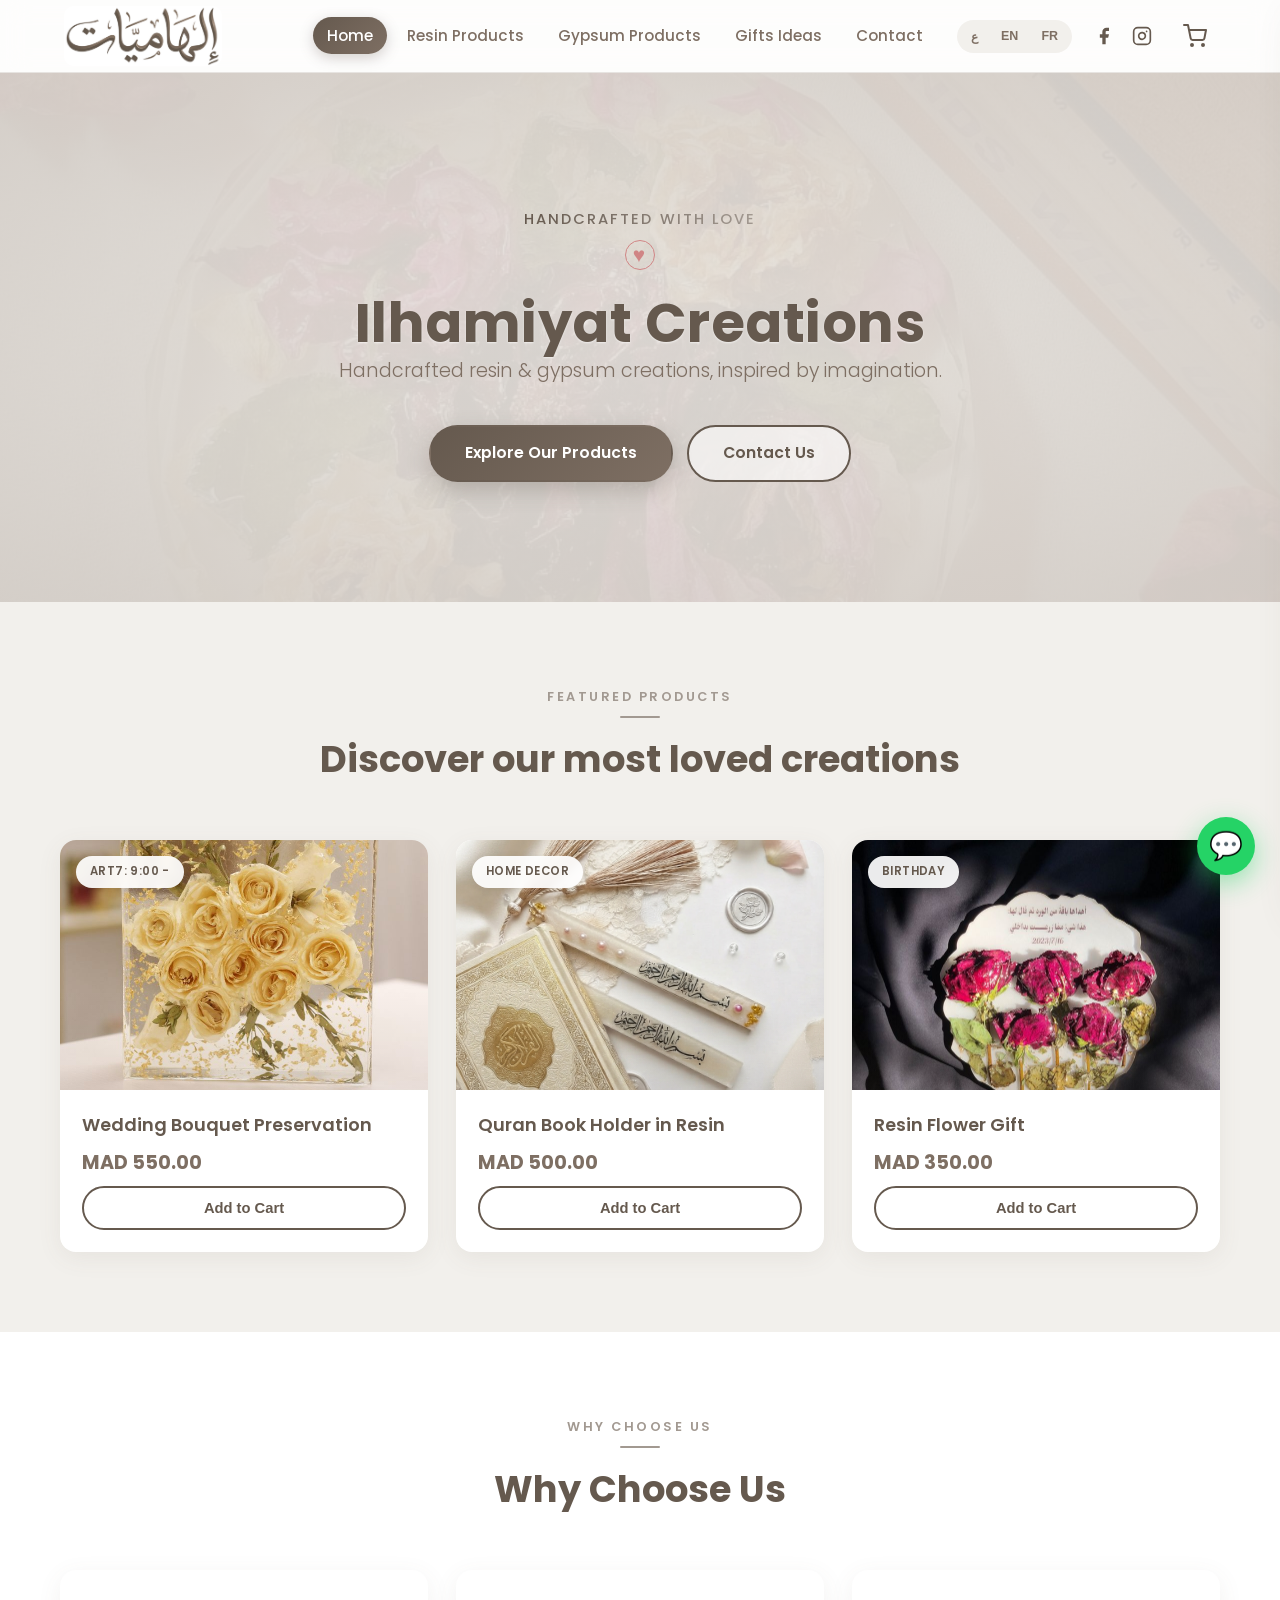
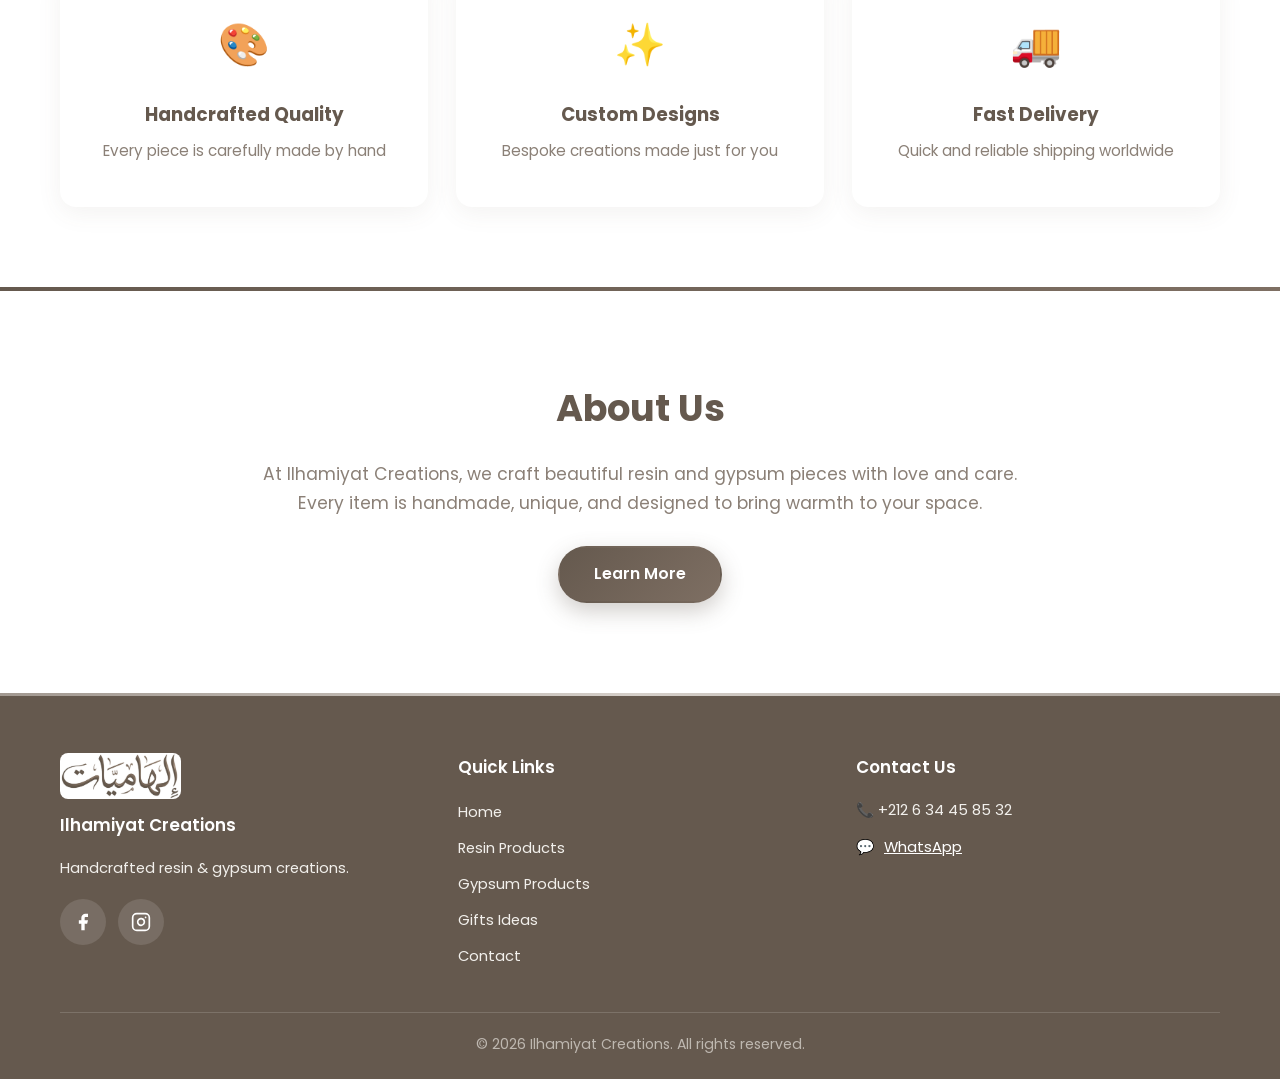
==== index.html @ 4d0b0fb1 "initial version" ====
<!DOCTYPE html>
<html lang="en" dir="ltr">
<head>
  <meta charset="UTF-8">
  <meta name="viewport" content="width=device-width, initial-scale=1.0">
  <title>Ilhamiyat Creations - Handcrafted Resin & Gypsum</title>
  <meta name="description" content="Handcrafted resin and gypsum creations by Ilhamiyat Creations.">
  <link rel="stylesheet" href="css/style.css?v=6">
</head>
<body>
  <!-- Header -->
  <header class="header">
    <div class="header-inner">
      <div class="logo"><a href="index.html"><img src="images/logo-ilhamiyat.jpeg" alt="Ilhamiyat Creations logo"></a></div>
      <nav class="nav">
        <ul class="nav-links">
          <li><a href="index.html" data-translate="nav.home" class="active">Home</a></li>
          <li><a href="resin-products.html" data-translate="nav.resin">Resin Products</a></li>
          <li><a href="gypsum-products.html" data-translate="nav.gypsum">Gypsum Products</a></li>
          <li><a href="gifts-ideas.html" data-translate="nav.gifts">Gifts Ideas</a></li>
          <li><a href="contact.html" data-translate="nav.contact">Contact</a></li>
        </ul>
        </nav><div class="nav-actions">
          <div class="lang-switcher">
            <button class="lang-btn" data-lang="ar" title="العربية">ع</button>
            <button class="lang-btn" data-lang="en" title="English">EN</button>
            <button class="lang-btn" data-lang="fr" title="Français">FR</button>
          </div>
                    <div class="nav-social">
            <a href="#" target="_blank" title="Facebook" aria-label="Facebook">
              <svg width="20" height="20" viewBox="0 0 24 24" fill="currentColor">
                <path d="M18 2h-3a5 5 0 0 0-5 5v3H7v4h3v8h4v-8h3l1-4h-4V7a1 1 0 0 1 1-1h3z"></path>
              </svg>
            </a>
            <a href="#" target="_blank" title="Instagram" aria-label="Instagram">
              <svg width="20" height="20" viewBox="0 0 24 24" fill="none" stroke="currentColor" stroke-width="2" stroke-linecap="round" stroke-linejoin="round">
                <rect x="2" y="2" width="20" height="20" rx="5" ry="5"></rect>
                <path d="M16 11.37A4 4 0 1 1 12.63 8 4 4 0 0 1 16 11.37z"></path>
                <line x1="17.5" y1="6.5" x2="17.51" y2="6.5"></line>
              </svg>
            </a>
          </div>

          <button class="cart-icon" onclick="showCart()" aria-label="Cart">
            <svg width="24" height="24" viewBox="0 0 24 24" fill="none" stroke="currentColor" stroke-width="2" stroke-linecap="round" stroke-linejoin="round">
              <circle cx="9" cy="21" r="1"></circle>
              <circle cx="20" cy="21" r="1"></circle>
              <path d="M1 1h4l2.68 13.39a2 2 0 0 0 2 1.61h9.72a2 2 0 0 0 2-1.61L23 6H6"></path>
            </svg>
            <span id="cart-count" style="display:none;">0</span>
          </button>
          <button class="mobile-toggle" id="mobile-toggle" aria-label="Menu">
            <svg width="24" height="24" viewBox="0 0 24 24" fill="none" stroke="currentColor" stroke-width="2" stroke-linecap="round">
              <line x1="3" y1="6" x2="21" y2="6"></line>
              <line x1="3" y1="12" x2="21" y2="12"></line>
              <line x1="3" y1="18" x2="21" y2="18"></line>
            </svg>
          </button>
        </div>
    </div>
  </header>

  <!-- Mobile Menu -->
  <div class="mobile-menu" id="mobile-menu">
    <button class="mobile-close" onclick="document.getElementById('mobile-menu').classList.remove('open')">×</button>
    <div class="lang-switcher" style="display:flex;">
      <button class="lang-btn" data-lang="ar" title="العربية">ع</button>
      <button class="lang-btn" data-lang="en" title="English">EN</button>
      <button class="lang-btn" data-lang="fr" title="Français">FR</button>
    </div>
    <ul>
      <li><a href="index.html" data-translate="nav.home">Home</a></li>
      <li><a href="resin-products.html" data-translate="nav.resin">Resin Products</a></li>
      <li><a href="gypsum-products.html" data-translate="nav.gypsum">Gypsum Products</a></li>
      <li><a href="gifts-ideas.html" data-translate="nav.gifts">Gifts Ideas</a></li>
      <li><a href="contact.html" data-translate="nav.contact">Contact</a></li>
    </ul>
    <div class="nav-social">
      <a href="#" target="_blank" title="Facebook" aria-label="Facebook">
        <svg width="20" height="20" viewBox="0 0 24 24" fill="currentColor">
          <path d="M18 2h-3a5 5 0 0 0-5 5v3H7v4h3v8h4v-8h3l1-4h-4V7a1 1 0 0 1 1-1h3z"></path>
        </svg>
      </a>
      <a href="#" target="_blank" title="Instagram" aria-label="Instagram">
        <svg width="20" height="20" viewBox="0 0 24 24" fill="none" stroke="currentColor" stroke-width="2" stroke-linecap="round" stroke-linejoin="round">
          <rect x="2" y="2" width="20" height="20" rx="5" ry="5"></rect>
          <path d="M16 11.37A4 4 0 1 1 12.63 8 4 4 0 0 1 16 11.37z"></path>
          <line x1="17.5" y1="6.5" x2="17.51" y2="6.5"></line>
        </svg>
      </a>
    </div>

  </div>

  <!-- Hero -->
  <section class="hero">
    <div class="container">
      <div class="hero-tagline">
        <span data-translate="hero.tagline">Handcrafted with love</span>
        <span class="heart" aria-hidden="true">&#x2665;</span>
      </div>
      <h1 data-translate="hero.title">Ilhamiyat Creations</h1>
      <p class="hero-sub" data-translate="hero.subtitle">Handcrafted resin & gypsum creations, inspired by imagination.</p>
      <div class="hero-actions">
        <a href="resin-products.html" class="btn btn-primary" data-translate="hero.cta">Explore Our Products</a>
        <a href="contact.html" class="btn btn-outline" data-translate="hero.cta2">Contact Us</a>
      </div>
    </div>
  </section>

  <!-- Featured Products -->
  <section class="section">
    <div class="container">
      <div class="section-header">
        <p class="highlight" data-translate="home.featured">Featured Products</p>
        <h2 data-translate="home.featuredDesc">Discover our most loved creations</h2>
      </div>
      <div class="products-grid" id="products-grid" data-product-grid="featured"></div>
    </div>
  </section>

  <!-- Why Choose Us -->
  <section class="section" style="background: var(--color-white);">
    <div class="container">
      <div class="section-header">
        <p class="highlight" data-translate="home.whyTitle">Why Choose Us</p>
        <h2 data-translate="home.whyTitle">Why Choose Us</h2>
      </div>
      <div class="why-grid">
        <div class="why-card">
          <div class="why-icon">🎨</div>
          <h3 data-translate="home.why1">Handcrafted Quality</h3>
          <p data-translate="home.why1Desc">Every piece is carefully made by hand</p>
        </div>
        <div class="why-card">
          <div class="why-icon">✨</div>
          <h3 data-translate="home.why2">Custom Designs</h3>
          <p data-translate="home.why2Desc">Bespoke creations made just for you</p>
        </div>
        <div class="why-card">
          <div class="why-icon">🚚</div>
          <h3 data-translate="home.why3">Fast Delivery</h3>
          <p data-translate="home.why3Desc">Quick and reliable shipping worldwide</p>
        </div>
      </div>
    </div>
  </section>

  <!-- About -->
  <section class="about">
    <div class="container">
      <div class="about-content">
        <h2 data-translate="home.aboutTitle">About Us</h2>
        <p data-translate="home.aboutText">At Ilhamiyat Creations, we craft beautiful resin and gypsum pieces with love and care. Every item is handmade, unique, and designed to bring warmth to your space.</p>
        <a href="contact.html" class="btn btn-primary" data-translate="common.learnMore">Learn More</a>
      </div>
    </div>
  </section>

  <!-- Footer -->
  <footer class="footer">
    <div class="container">
      <div class="footer-grid">
        <div>
          <div class="footer-logo"><img src="images/logo-ilhamiyat.jpeg" alt="Ilhamiyat Creations logo"></div>
          <h3>Ilhamiyat Creations</h3>
          <p data-translate="footer.tagline">Handcrafted resin & gypsum creations.</p>
          <div class="social-links">
            <a class="social-link" href="#" target="_blank" title="Facebook" aria-label="Facebook">
              <svg width="20" height="20" viewBox="0 0 24 24" fill="currentColor">
                <path d="M18 2h-3a5 5 0 0 0-5 5v3H7v4h3v8h4v-8h3l1-4h-4V7a1 1 0 0 1 1-1h3z"></path>
              </svg>
            </a>
            <a class="social-link" href="#" target="_blank" title="Instagram" aria-label="Instagram">
              <svg width="20" height="20" viewBox="0 0 24 24" fill="none" stroke="currentColor" stroke-width="2" stroke-linecap="round" stroke-linejoin="round">
                <rect x="2" y="2" width="20" height="20" rx="5" ry="5"></rect>
                <path d="M16 11.37A4 4 0 1 1 12.63 8 4 4 0 0 1 16 11.37z"></path>
                <line x1="17.5" y1="6.5" x2="17.51" y2="6.5"></line>
              </svg>
            </a>
          </div>
        </div>
        <div>
          <h3 data-translate="footer.quickLinks">Quick Links</h3>
          <ul class="footer-links">
            <li><a href="index.html" data-translate="nav.home">Home</a></li>
            <li><a href="resin-products.html" data-translate="nav.resin">Resin Products</a></li>
            <li><a href="gypsum-products.html" data-translate="nav.gypsum">Gypsum Products</a></li>
            <li><a href="gifts-ideas.html" data-translate="nav.gifts">Gifts Ideas</a></li>
            <li><a href="contact.html" data-translate="nav.contact">Contact</a></li>
          </ul>
        </div>
        <div>
          <h3 data-translate="footer.contactUs">Contact Us</h3>
          <div class="footer-contact-item">📞 +212 6 34 45 85 32</div>
          <div class="footer-contact-item">💬 <a href="https://wa.me/212634458532" style="color:#fff;">WhatsApp</a></div>
        </div>
      </div>
      <div class="footer-bottom">© 2026 Ilhamiyat Creations. <span data-translate="footer.rights">All rights reserved.</span></div>
    </div>
  </footer>

  <!-- Cart Panel -->
  <div class="cart-overlay" onclick="closeCart()"></div>
  <div class="cart-panel" id="cart-panel">
    <div class="cart-header">
      <h3 data-translate="cart.title">Your Cart</h3>
      <button class="cart-close" onclick="closeCart()">×</button>
    </div>
    <div class="cart-empty" id="cart-empty" style="display:block;">
      <div class="cart-empty-icon">🛒</div>
      <p data-translate="cart.empty">Your cart is empty.</p>
    </div>
    <div id="cart-body" style="display:none;">
      <div id="cart-items"></div>
      <div class="cart-footer">
        <div class="cart-total"><span data-translate="cart.total">Total:</span><span id="cart-total">$0.00</span></div>
        <button id="checkout-btn" data-translate="cart.checkout">Send Order via WhatsApp</button>
      </div>
    </div>
  </div>

  <!-- Toast -->
  <div class="toast" id="toast"></div>

  <!-- WhatsApp Float -->
  <a href="https://wa.me/212634458532" class="whatsapp-float" target="_blank" aria-label="WhatsApp">💬</a>

  <script src="js/translations.js?v=6"></script>
  <script src="js/product-data.js?v=6"></script>
  <script src="js/products.js?v=6"></script>
  <script src="js/cart.js?v=6"></script>
  <script src="js/whatsapp.js?v=6"></script>
  <script src="js/main.js?v=6"></script>
</body>
</html>
---- css/style.css ----
@import url('https://fonts.googleapis.com/css2?family=Cairo:wght@400;500;600;700;800&family=Poppins:wght@300;400;500;600;700&display=swap');

:root {
  --color-primary: #65594e;
  --color-secondary: #7e6f63;
  --color-accent: #a29991;
  --color-bg: #d5cfc9;
  --color-bg-light: #f2f0ec;
  --color-white: #ffffff;
  --color-text: #51473d;
  --color-muted: #8b8077;
  --shadow: 0 6px 24px rgba(101, 89, 78, 0.08);
  --shadow-hover: 0 16px 40px rgba(101, 89, 78, 0.16);
  --radius: 16px;
  --radius-sm: 10px;
  --transition: all 0.35s cubic-bezier(0.25, 0.46, 0.45, 0.94);
  --gradient: linear-gradient(135deg, var(--color-primary) 0%, var(--color-secondary) 100%);
}

* {
  margin: 0;
  padding: 0;
  box-sizing: border-box;
}

html {
  scroll-behavior: smooth;
}

body {
  font-family: "Poppins", "Cairo", "Segoe UI", Tahoma, sans-serif;
  line-height: 1.7;
  color: var(--color-text);
  background: var(--color-bg-light);
  -webkit-font-smoothing: antialiased;
}

body.rtl {
  font-family: "Cairo", "Poppins", Tahoma, sans-serif;
}

body.rtl .en-only {
  font-family: "Poppins", "Cairo", sans-serif;
}

img {
  max-width: 100%;
  display: block;
}

a {
  color: inherit;
}

.container {
  width: 100%;
  max-width: 1200px;
  margin: 0 auto;
  padding: 0 20px;
}
.header {
  position: sticky;
  top: 0;
  z-index: 100;
  background: rgba(255, 255, 255, 0.85);
  backdrop-filter: blur(14px);
  -webkit-backdrop-filter: blur(14px);
  border-bottom: 1px solid rgba(162, 153, 145, 0.25);
}

.header-inner {
  display: grid;
  grid-template-columns: 1fr auto 1fr;
  align-items: center;
  padding: 6px 5%;
  gap: 20px;
}

.logo {
  flex-shrink: 0;
  justify-self: start;
}

.logo img {
  height: 60px;
  width: auto;
  border-radius: 10px;
}

.logo a {
  display: flex;
  align-items: center;
  gap: 10px;
  text-decoration: none;
}

.nav {
  display: flex;
  align-items: center;
  justify-content: center;
  justify-self: center;
}

.nav-links {
  display: flex;
  gap: 6px;
  list-style: none;
}

.nav-links a {
  color: var(--color-secondary);
  text-decoration: none;
  font-weight: 500;
  font-size: 0.95rem;
  padding: 8px 14px;
  border-radius: 50px;
  transition: var(--transition);
}

.nav-links a:hover {
  color: var(--color-primary);
  background: var(--color-bg-light);
}

.nav-links a.active {
  color: var(--color-white);
  background: var(--gradient);
  box-shadow: 0 4px 14px rgba(101, 89, 78, 0.28);
}

.nav-actions {
  display: flex;
  align-items: center;
  gap: 14px;
  justify-self: end;
}
.lang-switcher {
  display: flex;
  gap: 3px;
  background: var(--color-bg-light);
  padding: 4px;
  border-radius: 50px;
}

.lang-btn {
  border: none;
  background: transparent;
  color: var(--color-secondary);
  cursor: pointer;
  padding: 5px 10px;
  border-radius: 50px;
  font-weight: 600;
  font-size: 0.78rem;
  transition: var(--transition);
}

.lang-btn.active {
  background: var(--color-white);
  color: var(--color-primary);
  box-shadow: 0 2px 8px rgba(101, 89, 78, 0.15);
}
.cart-icon {
  position: relative;
  background: none;
  border: none;
  cursor: pointer;
  color: var(--color-primary);
  display: flex;
  align-items: center;
  justify-content: center;
  width: 42px;
  height: 42px;
  border-radius: 50%;
  transition: var(--transition);
}

.nav-social {
  display: flex;
  align-items: center;
  gap: 2px;
}

.nav-social a {
  width: 36px;
  height: 36px;
  border-radius: 50%;
  display: flex;
  align-items: center;
  justify-content: center;
  color: var(--color-primary);
  transition: var(--transition);
}

.nav-social a:hover {
  background: var(--color-bg-light);
  color: var(--color-accent);
  transform: translateY(-2px);
}

.cart-icon:hover {
  background: var(--color-bg-light);
}

#cart-count {
  position: absolute;
  top: 2px;
  right: 2px;
  background: #25a35c;
  color: var(--color-white);
  border-radius: 50px;
  min-width: 19px;
  height: 19px;
  padding: 0 5px;
  font-size: 0.68rem;
  display: flex;
  align-items: center;
  justify-content: center;
  font-weight: 700;
  box-shadow: 0 2px 6px rgba(37, 163, 92, 0.4);
}

body.rtl #cart-count {
  right: auto;
  left: 2px;
}
.mobile-toggle {
  display: none;
  background: none;
  border: none;
  color: var(--color-primary);
  cursor: pointer;
  width: 42px;
  height: 42px;
  border-radius: 50%;
}

.mobile-toggle:hover {
  background: var(--color-bg-light);
}

.mobile-menu {
  display: none;
  position: fixed;
  top: 0;
  right: -100%;
  width: 78%;
  max-width: 320px;
  height: 100%;
  background: var(--color-white);
  box-shadow: var(--shadow-hover);
  padding: 30px 25px;
  transition: var(--transition);
  z-index: 220;
  overflow-y: auto;
}

.mobile-menu.open {
  right: 0;
}

body.rtl .mobile-menu {
  right: auto;
  left: -100%;
}

body.rtl .mobile-menu.open {
  left: 0;
}

.mobile-menu ul {
  list-style: none;
  display: flex;
  flex-direction: column;
  gap: 6px;
  margin-top: 30px;
}

.mobile-menu a {
  color: var(--color-secondary);
  text-decoration: none;
  font-size: 1.05rem;
  font-weight: 500;
  display: block;
  padding: 10px 12px;
  border-radius: var(--radius-sm);
}

.mobile-menu a:hover {
  background: var(--color-bg-light);
  color: var(--color-primary);
}

.mobile-close {
  position: absolute;
  top: 15px;
  right: 18px;
  background: none;
  border: none;
  font-size: 1.8rem;
  color: var(--color-primary);
  cursor: pointer;
  line-height: 1;
}

body.rtl .mobile-close {
  right: auto;
  left: 18px;
}
.hero {
  position: relative;
  padding: 120px 0;
  text-align: center;
  overflow: hidden;
  background-color: var(--color-bg);
}

.hero::before {
  content: "";
  position: absolute;
  inset: 0;
  background-image: url('../images/resin/resin-04.jpeg');
  background-size: cover;
  background-position: center;
  opacity: 0.16;
  transform: scale(1.05);
}

.hero::after {
  content: "";
  position: absolute;
  inset: 0;
  background: radial-gradient(ellipse at center, rgba(245, 243, 239, 0.55) 0%, rgba(213, 207, 201, 0.85) 100%);
}

.hero .container {
  position: relative;
  z-index: 2;
}

.hero h1 {
  font-size: 3.4rem;
  font-weight: 700;
  color: var(--color-primary);
  letter-spacing: 0.5px;
  line-height: 1.15;
  text-shadow: 0 1px 2px rgba(255, 255, 255, 0.6);
}

.hero .hero-tagline {
  display: inline-flex;
  flex-direction: column;
  align-items: center;
  gap: 8px;
  margin-top: 14px;
  margin-bottom: 22px;
  color: var(--color-primary);
  font-weight: 500;
  font-size: 0.92rem;
  letter-spacing: 0.14em;
  text-transform: uppercase;
}

.hero .hero-tagline span[data-translate="hero.tagline"] {
  display: inline-block;
  background: linear-gradient(90deg, var(--color-primary), var(--color-accent), var(--color-primary));
  background-size: 200% auto;
  -webkit-background-clip: text;
  background-clip: text;
  -webkit-text-fill-color: transparent;
  animation: textShine 3s linear infinite;
}

@keyframes textShine {
  to { background-position: 200% center; }
}

.hero .hero-tagline .heart {
  display: inline-flex;
  align-items: center;
  justify-content: center;
  width: 30px;
  height: 30px;
  border-radius: 50%;
  border: 1.5px solid #d08585;
  color: #d08585;
  font-size: 1.3rem;
  line-height: 1;
  transform-origin: center;
  animation: heartbeat 1.5s ease-in-out infinite;
}

@keyframes heartbeat {
  0%, 100% { transform: scale(1); }
  14% { transform: scale(1.35); }
  28% { transform: scale(1); }
  42% { transform: scale(1.2); }
  70% { transform: scale(1); }
}

.hero p.hero-sub {
  font-size: 1.2rem;
  color: var(--color-secondary);
  max-width: 640px;
  margin: 0 auto 38px;
  font-weight: 300;
}

.hero-actions {
  display: flex;
  flex-wrap: wrap;
  justify-content: center;
  gap: 14px;
}
.btn {
  display: inline-flex;
  align-items: center;
  justify-content: center;
  gap: 8px;
  padding: 13px 34px;
  border-radius: 50px;
  text-decoration: none;
  font-weight: 600;
  font-size: 0.98rem;
  transition: var(--transition);
  cursor: pointer;
  border: 2px solid transparent;
}

.btn-primary {
  background: var(--gradient);
  color: var(--color-white);
  box-shadow: 0 8px 22px rgba(101, 89, 78, 0.3);
}

.btn-primary:hover {
  transform: translateY(-3px);
  box-shadow: 0 12px 28px rgba(101, 89, 78, 0.38);
}

.btn-outline {
  color: var(--color-primary);
  border-color: var(--color-primary);
  background: rgba(255, 255, 255, 0.6);
}

.btn-outline:hover {
  background: var(--color-primary);
  color: var(--color-white);
  transform: translateY(-3px);
}
.section {
  padding: 80px 0;
}

.section-header {
  text-align: center;
  margin-bottom: 50px;
}

.highlight {
  display: inline-block;
  margin-bottom: 10px;
  color: var(--color-accent);
  font-weight: 600;
  letter-spacing: 2.5px;
  text-transform: uppercase;
  font-size: 0.8rem;
}

.highlight::after {
  content: "";
  display: block;
  width: 40px;
  height: 2px;
  margin: 8px auto 0;
  background: var(--color-accent);
  border-radius: 2px;
}

.section-header h2 {
  font-size: 2.3rem;
  font-weight: 700;
  color: var(--color-primary);
  margin-bottom: 12px;
}

.section-header p.section-sub {
  color: var(--color-muted);
  font-size: 1.05rem;
  max-width: 560px;
  margin: 0 auto;
}
.products-grid {
  display: grid;
  grid-template-columns: repeat(auto-fill, minmax(280px, 1fr));
  gap: 28px;
}

.product-card {
  background: var(--color-white);
  border-radius: var(--radius);
  overflow: hidden;
  box-shadow: var(--shadow);
  transition: var(--transition);
  display: flex;
  flex-direction: column;
  position: relative;
  animation: fadeUp 0.6s ease both;
}

.product-card:hover {
  transform: translateY(-8px);
  box-shadow: var(--shadow-hover);
}

.product-img {
  height: 250px;
  background-size: cover;
  background-position: center;
  position: relative;
  overflow: hidden;
  transition: var(--transition);
  cursor: zoom-in;
}

.product-img::after {
  content: "";
  position: absolute;
  inset: 0;
  background: linear-gradient(to top, rgba(101, 89, 78, 0.12) 0%, transparent 40%);
  transition: var(--transition);
}

.product-card:hover .product-img {
  transform: scale(1.04);
}

.product-badge {
  position: absolute;
  top: 16px;
  left: 16px;
  z-index: 2;
  background: rgba(255, 255, 255, 0.92);
  color: var(--color-primary);
  backdrop-filter: blur(4px);
  padding: 6px 14px;
  border-radius: 50px;
  font-size: 0.72rem;
  font-weight: 600;
  letter-spacing: 0.4px;
  box-shadow: 0 2px 8px rgba(0, 0, 0, 0.08);
  text-transform: uppercase;
}

body.rtl .product-badge {
  left: auto;
  right: 16px;
}

.product-photos {
  position: absolute;
  bottom: 14px;
  right: 14px;
  z-index: 2;
  background: rgba(101, 89, 78, 0.82);
  color: #fff;
  backdrop-filter: blur(4px);
  padding: 5px 11px;
  border-radius: 50px;
  font-size: 0.75rem;
  font-weight: 600;
  box-shadow: 0 2px 8px rgba(0, 0, 0, 0.18);
  display: flex;
  align-items: center;
  gap: 5px;
}

body.rtl .product-photos {
  right: auto;
  left: 14px;
}

.camera-emoji {
  font-size: 0.8rem;
  line-height: 1;
}

.product-info {
  padding: 22px;
  display: flex;
  flex-direction: column;
  gap: 6px;
  flex: 1;
}

.product-info h3 {
  color: var(--color-primary);
  font-size: 1.12rem;
  font-weight: 600;
  line-height: 1.4;
}

.product-price {
  color: var(--color-secondary);
  font-weight: 700;
  font-size: 1.2rem;
  margin-top: 4px;
}

.add-to-cart {
  background: var(--color-white);
  color: var(--color-primary);
  border: 2px solid var(--color-primary);
  padding: 12px 16px;
  border-radius: 50px;
  cursor: pointer;
  font-weight: 600;
  font-size: 0.92rem;
  margin-top: auto;
  transition: var(--transition);
  position: relative;
}

.add-to-cart:hover {
  background: var(--gradient);
  color: var(--color-white);
  border-color: transparent;
  transform: translateY(-2px);
  box-shadow: 0 8px 20px rgba(101, 89, 78, 0.3);
}
.categories {
  display: flex;
  justify-content: center;
  flex-wrap: wrap;
  gap: 10px;
  margin-bottom: 44px;
}

.category-btn {
  background: var(--color-white);
  color: var(--color-secondary);
  border: 1.5px solid rgba(162, 153, 145, 0.4);
  padding: 10px 22px;
  border-radius: 50px;
  cursor: pointer;
  font-weight: 500;
  font-size: 0.9rem;
  transition: var(--transition);
}

.category-btn:hover {
  border-color: var(--color-primary);
  color: var(--color-primary);
  transform: translateY(-2px);
}

.category-btn.active {
  background: var(--gradient);
  color: var(--color-white);
  border-color: transparent;
  box-shadow: 0 6px 16px rgba(101, 89, 78, 0.28);
}
.why-grid {
  display: grid;
  grid-template-columns: repeat(auto-fit, minmax(260px, 1fr));
  gap: 28px;
}

.why-card {
  background: var(--color-white);
  padding: 40px 28px;
  text-align: center;
  border-radius: var(--radius);
  box-shadow: var(--shadow);
  transition: var(--transition);
  border-bottom: 3px solid transparent;
}

.why-card:hover {
  transform: translateY(-6px);
  box-shadow: var(--shadow-hover);
  border-bottom-color: var(--color-accent);
}

.why-icon {
  font-size: 2.6rem;
  margin-bottom: 18px;
}

.why-card h3 {
  color: var(--color-primary);
  margin-bottom: 8px;
  font-size: 1.15rem;
}

.why-card p {
  color: var(--color-muted);
  font-size: 0.95rem;
}
.about {
  background: var(--color-white);
  padding: 90px 0;
  position: relative;
}

.about::before {
  content: "";
  position: absolute;
  top: 0;
  left: 0;
  right: 0;
  height: 4px;
  background: var(--gradient);
}

.about-content {
  max-width: 760px;
  margin: 0 auto;
  text-align: center;
}

.about-content h2 {
  color: var(--color-primary);
  font-size: 2.3rem;
  margin-bottom: 20px;
}

.about-content p {
  color: var(--color-muted);
  font-size: 1.08rem;
  margin-bottom: 28px;
}
.page-header {
  position: relative;
  padding: 80px 0;
  text-align: center;
  background-color: var(--color-bg);
  overflow: hidden;
}

.page-header::before {
  content: "";
  position: absolute;
  inset: 0;
  background-image: url('../images/resin/resin-04.jpeg');
  background-size: cover;
  background-position: center;
  opacity: 0.14;
}

.page-header::after {
  content: "";
  position: absolute;
  inset: 0;
  background: linear-gradient(to bottom, rgba(245, 243, 239, 0.5), rgba(213, 207, 201, 0.9));
}

.page-header .container {
  position: relative;
  z-index: 2;
}

.page-header h1 {
  font-size: 2.7rem;
  font-weight: 700;
  color: var(--color-primary);
  margin-bottom: 10px;
}

.page-header p {
  color: var(--color-secondary);
  font-size: 1.1rem;
  max-width: 620px;
  margin: 0 auto;
  font-weight: 300;
}
.contact-grid {
  display: flex;
  justify-content: center;
}

.contact-form {
  background: var(--color-white);
  padding: 40px;
  border-radius: var(--radius);
  box-shadow: var(--shadow);
}

.form-group {
  margin-bottom: 22px;
}

.form-group label {
  display: block;
  margin-bottom: 8px;
  color: var(--color-primary);
  font-weight: 600;
  font-size: 0.92rem;
}

.form-group input,
.form-group textarea {
  width: 100%;
  padding: 13px 16px;
  border: 1.5px solid var(--color-bg);
  border-radius: var(--radius-sm);
  font-family: inherit;
  font-size: 0.98rem;
  transition: var(--transition);
  background: var(--color-bg-light);
  color: var(--color-text);
}

.form-group input:focus,
.form-group textarea:focus {
  outline: none;
  border-color: var(--color-accent);
  background: var(--color-white);
  box-shadow: 0 0 0 4px rgba(162, 153, 145, 0.15);
}

.form-group textarea {
  min-height: 130px;
  resize: vertical;
}

.contact-info {
  display: flex;
  flex-direction: column;
  gap: 24px;
  width: 100%;
  max-width: 560px;
}

.contact-card {
  background: var(--color-white);
  padding: 34px 20px;
  border-radius: var(--radius);
  box-shadow: var(--shadow);
  text-align: center;
}

.contact-card h3 {
  color: var(--color-primary);
  margin-bottom: 20px;
  font-size: 1.3rem;
}

.contact-card .social-links {
  justify-content: center;
}

.info-list {
  display: inline-grid;
  grid-template-columns: 40px auto;
  column-gap: 10px;
  row-gap: 16px;
  align-items: center;
  text-align: left;
}

.info-item {
  display: contents;
  text-align: left;
}


.info-item h4 {
  color: var(--color-muted);
  font-size: 0.82rem;
  font-weight: 600;
  text-transform: uppercase;
  letter-spacing: 0.6px;
  margin-bottom: 3px;
}

.info-item p {
  color: var(--color-primary);
  font-weight: 500;
}

.social-links {
  display: flex;
  gap: 12px;
  margin-top: 18px;
}

.footer .social-link {
  color: #fff;
  background: rgba(255, 255, 255, 0.12);
}

.social-link {
  background: var(--color-bg-light);
  color: var(--color-primary);
  width: 46px;
  height: 46px;
  border-radius: 50%;
  display: flex;
  align-items: center;
  justify-content: center;
  text-decoration: none;
  font-size: 1.25rem;
  transition: var(--transition);
}

.social-link:hover {
  background: var(--gradient);
  color: var(--color-white);
  transform: translateY(-3px) scale(1.05);
  box-shadow: 0 8px 18px rgba(101, 89, 78, 0.3);
}
.footer {
  background: var(--color-primary);
  color: var(--color-bg-light);
  padding: 60px 0 22px;
  position: relative;
}

.footer::before {
  content: "";
  position: absolute;
  top: 0;
  left: 0;
  right: 0;
  height: 3px;
  background: linear-gradient(90deg, var(--color-accent), var(--color-bg), var(--color-accent));
}

.footer-grid {
  display: grid;
  grid-template-columns: repeat(auto-fit, minmax(230px, 1fr));
  gap: 34px;
  margin-bottom: 34px;
}

.footer-logo img {
  height: 46px;
  width: auto;
  border-radius: 8px;
  margin-bottom: 12px;
}

.footer h3 {
  color: var(--color-white);
  margin-bottom: 16px;
  font-size: 1.05rem;
  font-weight: 600;
}

.footer p {
  font-size: 0.92rem;
  color: var(--color-bg-light);
}

.footer-links {
  list-style: none;
}

.footer-links li {
  margin-bottom: 9px;
}

.footer-links a {
  color: var(--color-bg-light);
  text-decoration: none;
  font-size: 0.92rem;
  transition: var(--transition);
  display: inline-block;
}

.footer-links a:hover {
  color: var(--color-white);
  transform: translateX(5px);
}

body.rtl .footer-links a:hover {
  transform: translateX(-5px);
}

.footer-contact-item {
  display: flex;
  gap: 10px;
  margin-bottom: 12px;
  align-items: flex-start;
  font-size: 0.92rem;
}

.footer-contact-item a {
  color: var(--color-bg-light);
}

.footer-bottom {
  border-top: 1px solid rgba(255, 255, 255, 0.15);
  padding-top: 20px;
  text-align: center;
  font-size: 0.88rem;
  color: rgba(213, 207, 201, 0.8);
}
.cart-overlay {
  position: fixed;
  top: 0;
  left: 0;
  width: 100%;
  height: 100%;
  background: rgba(73, 64, 56, 0.45);
  backdrop-filter: blur(3px);
  opacity: 0;
  visibility: hidden;
  transition: var(--transition);
  z-index: 150;
}

.cart-panel {
  position: fixed;
  top: 0;
  right: -420px;
  width: 100%;
  max-width: 400px;
  height: 100%;
  background: var(--color-white);
  box-shadow: var(--shadow-hover);
  transition: var(--transition);
  z-index: 160;
  display: flex;
  flex-direction: column;
}

body.rtl .cart-panel {
  right: auto;
  left: -420px;
}

body.rtl .cart-panel.open {
  left: 0;
}

.cart-panel.open {
  right: 0;
}

.cart-overlay.show {
  opacity: 1;
  visibility: visible;
}

.cart-header {
  padding: 22px;
  border-bottom: 1px solid var(--color-bg);
  background: var(--color-bg-light);
  display: flex;
  justify-content: space-between;
  align-items: center;
  border-radius: 0;
}

.cart-header h3 {
  color: var(--color-primary);
  font-size: 1.2rem;
}

.cart-close {
  background: none;
  border: none;
  font-size: 1.7rem;
  color: var(--color-secondary);
  cursor: pointer;
  line-height: 1;
}

.cart-close:hover {
  color: var(--color-primary);
}

#cart-items {
  flex: 1;
  overflow-y: auto;
  padding: 22px;
}

.cart-item {
  display: flex;
  align-items: center;
  gap: 14px;
  padding: 14px 0;
  border-bottom: 1px solid var(--color-bg);
}

.cart-item:last-child {
  border-bottom: none;
}

.cart-item-img {
  width: 64px;
  height: 64px;
  border-radius: var(--radius-sm);
  background-size: cover;
  background-position: center;
  flex-shrink: 0;
  box-shadow: var(--shadow);
}

.cart-item-info {
  flex: 1;
  min-width: 0;
}

.cart-item-info h4 {
  color: var(--color-primary);
  font-size: 0.88rem;
  margin-bottom: 3px;
  white-space: nowrap;
  overflow: hidden;
  text-overflow: ellipsis;
}

.cart-item-info p {
  color: var(--color-muted);
  font-size: 0.82rem;
}

.qty-controls {
  display: flex;
  align-items: center;
  gap: 10px;
  margin-top: 6px;
}

.qty-btn {
  width: 26px;
  height: 26px;
  border-radius: 50%;
  border: 1px solid var(--color-bg);
  background: var(--color-bg-light);
  color: var(--color-primary);
  cursor: pointer;
  display: flex;
  align-items: center;
  justify-content: center;
  font-size: 0.9rem;
  transition: var(--transition);
}

.qty-btn:hover {
  background: var(--color-primary);
  color: var(--color-white);
  border-color: var(--color-primary);
}

.cart-item-actions {
  text-align: right;
  display: flex;
  flex-direction: column;
  gap: 6px;
  align-items: flex-end;
}

body.rtl .cart-item-actions {
  text-align: left;
  align-items: flex-start;
}

.cart-item-total {
  color: var(--color-primary);
  font-weight: 700;
  font-size: 0.9rem;
}

.remove-btn {
  background: none;
  border: none;
  color: var(--color-accent);
  cursor: pointer;
  width: 32px;
  height: 32px;
  border-radius: 50%;
  display: flex;
  align-items: center;
  justify-content: center;
  transition: var(--transition);
}

.remove-btn:hover {
  color: #d9534f;
  background: rgba(217, 83, 79, 0.12);
}

.cart-footer {
  padding: 22px;
  border-top: 1px solid var(--color-bg);
  background: var(--color-bg-light);
}

.cart-total {
  display: flex;
  justify-content: space-between;
  font-weight: 700;
  color: var(--color-primary);
  margin-bottom: 16px;
  font-size: 1.15rem;
}

#checkout-btn {
  width: 100%;
  background: #25d366;
  color: var(--color-white);
  border: none;
  padding: 16px;
  border-radius: 50px;
  font-weight: 700;
  font-size: 0.98rem;
  cursor: pointer;
  transition: var(--transition);
  box-shadow: 0 8px 22px rgba(37, 211, 102, 0.3);
}

#checkout-btn:hover {
  background: #1fbd59;
  transform: translateY(-2px);
  box-shadow: 0 12px 28px rgba(37, 211, 102, 0.4);
}

.cart-empty {
  text-align: center;
  color: var(--color-muted);
  padding: 50px 20px;
  font-size: 1.05rem;
}

.cart-empty-icon {
  font-size: 3.2rem;
  margin-bottom: 15px;
  opacity: 0.5;
}
.whatsapp-float {
  position: fixed;
  bottom: 25px;
  right: 25px;
  background: #25d366;
  color: var(--color-white);
  width: 58px;
  height: 58px;
  border-radius: 50%;
  display: flex;
  align-items: center;
  justify-content: center;
  font-size: 1.7rem;
  box-shadow: 0 8px 26px rgba(37, 211, 102, 0.45);
  transition: var(--transition);
  z-index: 99;
  text-decoration: none;
}

body.rtl .whatsapp-float {
  right: auto;
  left: 25px;
}

.whatsapp-float:hover {
  transform: scale(1.12) rotate(6deg);
}
.toast {
  position: fixed;
  bottom: 100px;
  right: 25px;
  background: var(--color-primary);
  color: var(--color-white);
  padding: 16px 26px;
  border-radius: var(--radius-sm);
  box-shadow: var(--shadow-hover);
  opacity: 0;
  transform: translateY(24px);
  transition: var(--transition);
  z-index: 300;
  font-weight: 500;
  font-size: 0.95rem;
}

.toast.show {
  opacity: 1;
  transform: translateY(0);
}

body.rtl .toast {
  right: auto;
  left: 25px;
}

.lightbox {
  position: fixed;
  inset: 0;
  z-index: 400;
  background: rgba(45, 39, 34, 0.78);
  backdrop-filter: blur(12px);
  -webkit-backdrop-filter: blur(12px);
  display: flex;
  align-items: center;
  justify-content: center;
  padding: 5vh 5vw;
  opacity: 0;
  visibility: hidden;
  transition: var(--transition);
}

.lightbox.open {
  opacity: 1;
  visibility: visible;
}

.lightbox img {
  max-width: 90vw;
  max-height: 86vh;
  width: auto;
  height: auto;
  border-radius: var(--radius);
  box-shadow: 0 30px 80px rgba(0, 0, 0, 0.55);
  transform: scale(0.88);
  opacity: 0.6;
  transition: transform 0.35s ease, opacity 0.35s ease;
  object-fit: contain;
}

.lightbox.open img {
  transform: scale(1);
  opacity: 1;
}

.lightbox-close {
  position: absolute;
  top: 18px;
  right: 22px;
  width: 46px;
  height: 46px;
  border: none;
  border-radius: 50%;
  background: rgba(255, 255, 255, 0.16);
  color: #fff;
  font-size: 1.9rem;
  line-height: 1;
  cursor: pointer;
  display: flex;
  align-items: center;
  justify-content: center;
  transition: var(--transition);
  z-index: 2;
}

.lightbox-close:hover {
  background: var(--color-primary);
  transform: rotate(90deg);
}

body.rtl .lightbox-close {
  right: auto;
  left: 22px;
}

.lightbox-nav {
  position: absolute;
  top: 50%;
  transform: translateY(-50%);
  width: 48px;
  height: 48px;
  border: none;
  border-radius: 50%;
  background: rgba(255, 255, 255, 0.16);
  color: #fff;
  font-size: 2.2rem;
  line-height: 1;
  cursor: pointer;
  display: flex;
  align-items: center;
  justify-content: center;
  transition: var(--transition);
  z-index: 2;
}

.lightbox-nav:hover {
  background: var(--color-primary);
}

.lightbox-prev {
  left: 18px;
}

.lightbox-next {
  right: 18px;
}

body.rtl .lightbox-prev {
  left: auto;
  right: 18px;
}

body.rtl .lightbox-next {
  right: auto;
  left: 18px;
}

.lightbox-count {
  position: absolute;
  bottom: 22px;
  left: 50%;
  transform: translateX(-50%);
  background: rgba(255, 255, 255, 0.16);
  color: #fff;
  padding: 6px 16px;
  border-radius: 50px;
  font-size: 0.85rem;
  font-weight: 600;
  letter-spacing: 0.5px;
}
.no-scroll {
  overflow: hidden;
}

@keyframes fadeUp {
  from {
    opacity: 0;
    transform: translateY(24px);
  }
  to {
    opacity: 1;
    transform: translateY(0);
  }
}
@media (max-width: 900px) {
  .nav-links {
    display: none;
  }

  .mobile-toggle {
    display: block;
  }

  .mobile-menu {
    display: block;
  }

  .hero h1 {
    font-size: 2.4rem;
  }

  .hero {
    padding: 80px 0;
  }

  .section {
    padding: 60px 0;
  }
}

@media (max-width: 640px) {
  .header-inner {
    padding: 6px 16px;
  }

  .logo img {
    height: 44px;
  }

  .hero h1 {
    font-size: 2rem;
  }

  .hero p.hero-sub {
    font-size: 1.05rem;
  }

  .contact-grid {
    grid-template-columns: 1fr;
  }

  .contact-form,
  .contact-card {
    padding: 28px 22px;
  }

  .products-grid {
    grid-template-columns: 1fr;
    gap: 20px;
  }

  .product-img {
    height: 240px;
  }

  .product-info {
    padding: 18px;
  }

  .btn {
    padding: 12px 24px;
    font-size: 0.9rem;
  }

  .section-header h2 {
    font-size: 1.7rem;
  }

  .page-header h1 {
    font-size: 1.9rem;
  }

  .hero {
    padding: 60px 0;
  }
}

@media (max-width: 480px) {
  .nav-actions .lang-switcher {
    display: none;
  }
}

.mobile-menu .nav-social {
  margin-top: 28px;
}
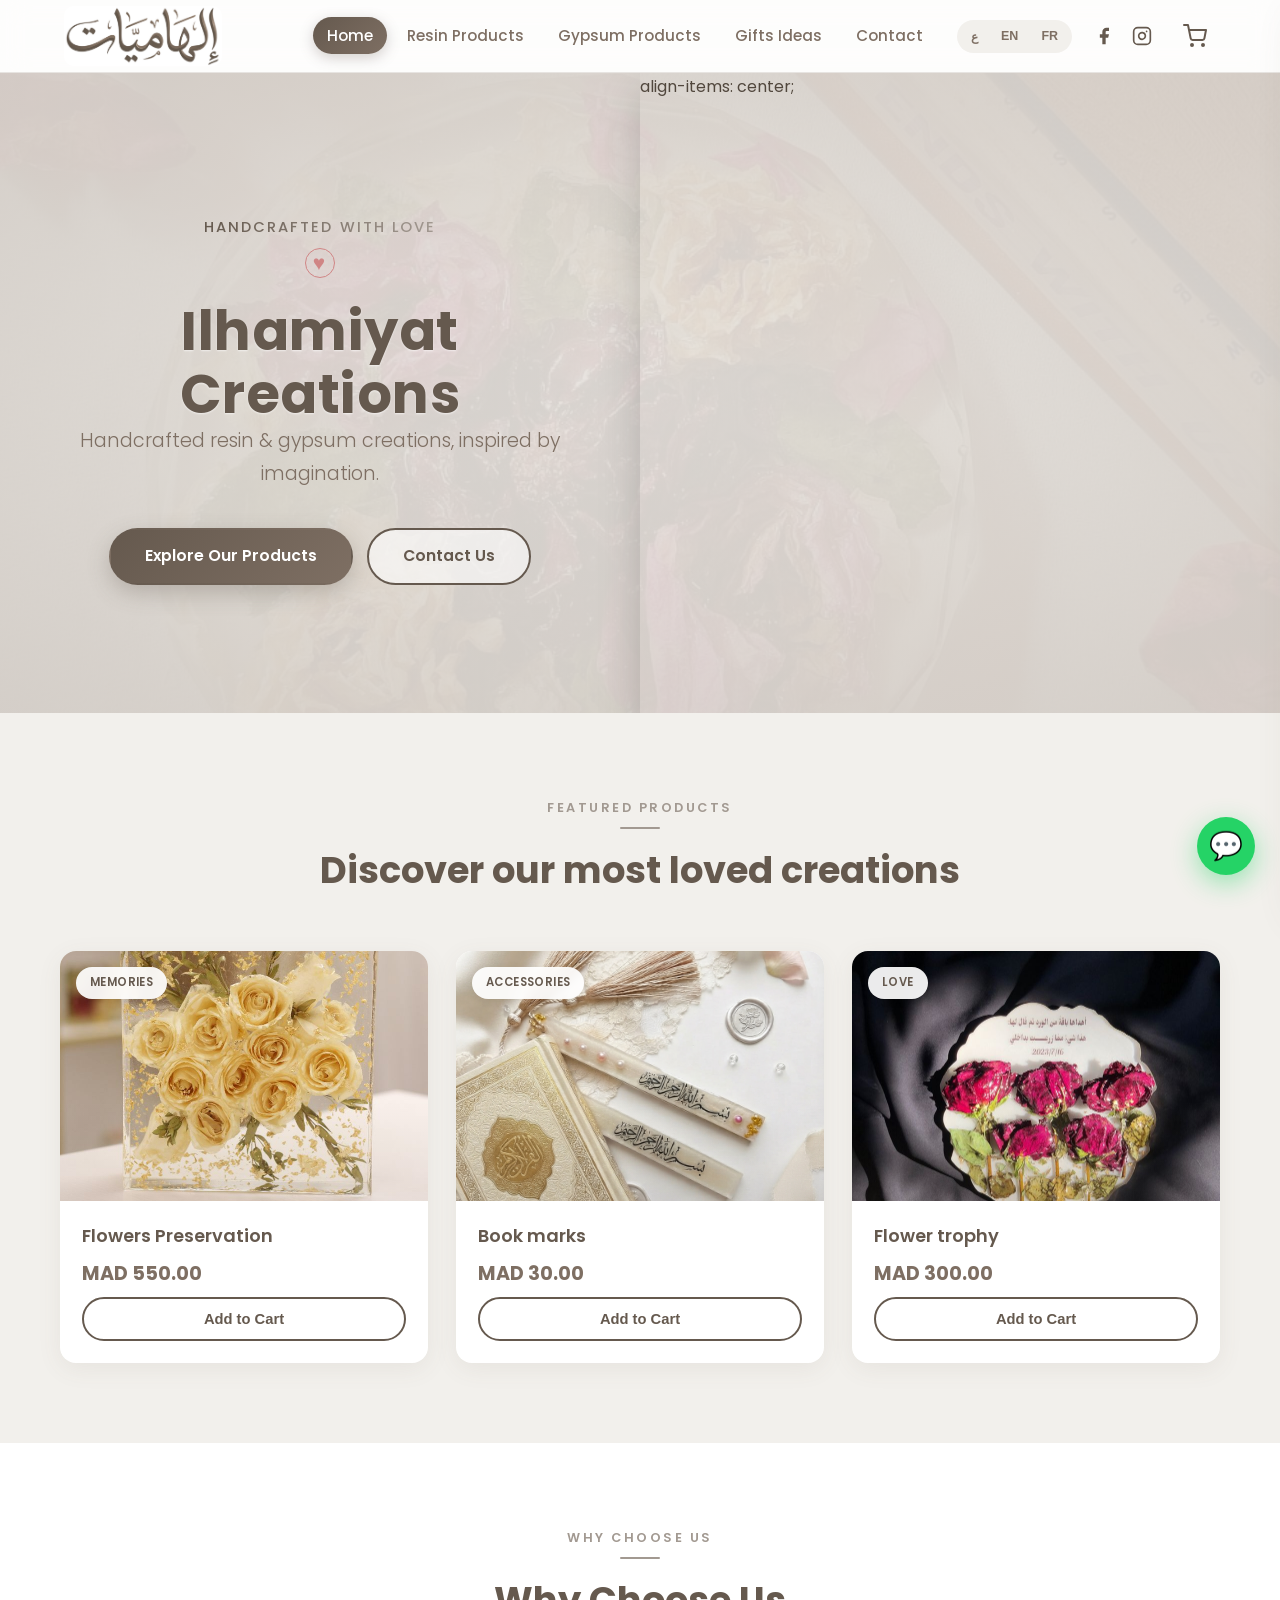
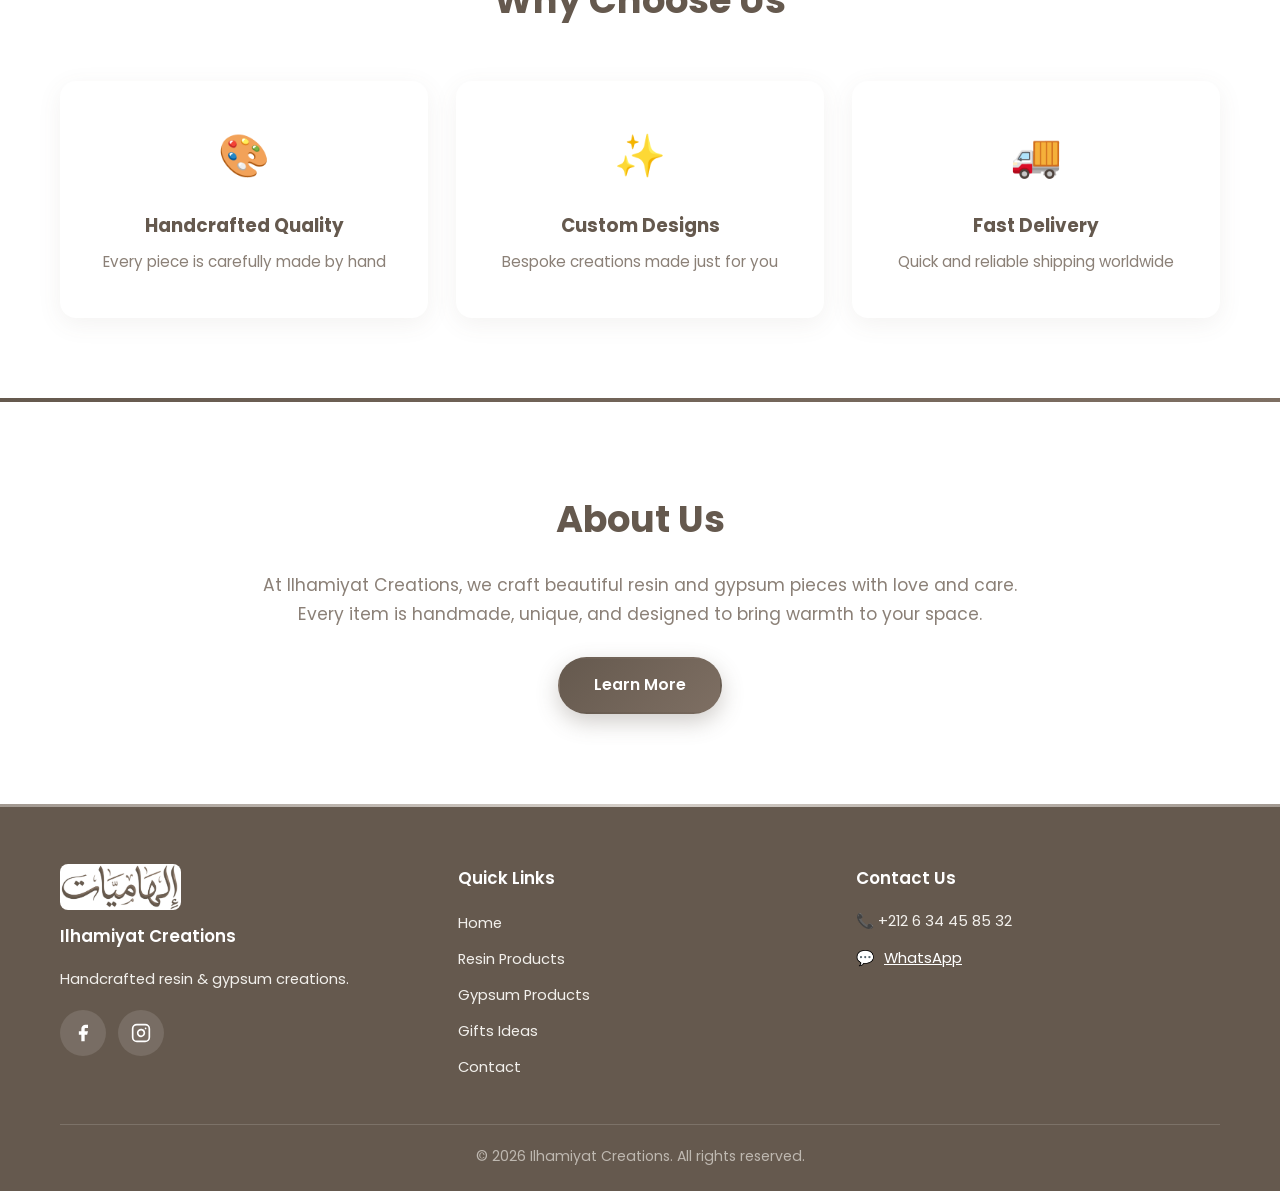
==== commit d6df0216: "add hero images" ====
--- a/index.html
+++ b/index.html
@@ -5,7 +5,7 @@
   <meta name="viewport" content="width=device-width, initial-scale=1.0">
   <title>Ilhamiyat Creations - Handcrafted Resin & Gypsum</title>
   <meta name="description" content="Handcrafted resin and gypsum creations by Ilhamiyat Creations.">
-  <link rel="stylesheet" href="css/style.css?v=6">
+  <link rel="stylesheet" href="css/style.css?v=7">
 </head>
 <body>
   <!-- Header -->
@@ -94,16 +94,36 @@
 
   <!-- Hero -->
   <section class="hero">
-    <div class="container">
-      <div class="hero-tagline">
-        <span data-translate="hero.tagline">Handcrafted with love</span>
-        <span class="heart" aria-hidden="true">&#x2665;</span>
-      </div>
-      <h1 data-translate="hero.title">Ilhamiyat Creations</h1>
-      <p class="hero-sub" data-translate="hero.subtitle">Handcrafted resin & gypsum creations, inspired by imagination.</p>
-      <div class="hero-actions">
-        <a href="resin-products.html" class="btn btn-primary" data-translate="hero.cta">Explore Our Products</a>
-        <a href="contact.html" class="btn btn-outline" data-translate="hero.cta2">Contact Us</a>
+    <div class="hero-story container">
+      <div class="hero-content">
+        <div class="hero-tagline">
+          <span data-translate="hero.tagline">Handcrafted with love</span>
+          <span class="heart" aria-hidden="true">&#x2665;</span>
+        </div>
+        <h1 data-translate="hero.title">Ilhamiyat Creations</h1>
+        <p class="hero-sub" data-translate="hero.subtitle">Handcrafted resin & gypsum creations, inspired by imagination.</p>
+        <div class="hero-actions">
+          <a href="resin-products.html" class="btn btn-primary" data-translate="hero.cta">Explore Our Products</a>
+          <a href="contact.html" class="btn btn-outline" data-translate="hero.cta2">Contact Us</a>
+        </div>
+      </div>
+      <div class="hero-showcase">
+        <figure class="hero-slide">
+          <img src="images/hero/Gemini_Generated_Image_z3ad1wz3ad1wz3ad.jpeg" alt="Ilhamiyat creation">
+        </figure>
+        <figure class="hero-slide">
+          <img src="images/hero/1%20(1).png" alt="Ilhamiyat creation">
+        </figure>
+        <figure class="hero-slide">
+          <img src="images/hero/1%20(3)%20(1).png" alt="Ilhamiyat creation">
+        </figure>
+  align-items: center;
+        <figure class="hero-slide">
+          <img src="images/hero/WhatsApp%20Image%202026-08-06%20at%2017.28.48(1).jpeg" alt="Ilhamiyat creation">
+        </figure>
+        <figure class="hero-slide">
+          <img src="images/hero/WhatsApp%20Image%202026-08-06%20at%2017.28.49(1).jpeg" alt="Ilhamiyat creation">
+        </figure>
       </div>
     </div>
   </section>
@@ -226,11 +246,11 @@
   <!-- WhatsApp Float -->
   <a href="https://wa.me/212634458532" class="whatsapp-float" target="_blank" aria-label="WhatsApp">💬</a>
 
-  <script src="js/translations.js?v=6"></script>
-  <script src="js/product-data.js?v=6"></script>
-  <script src="js/products.js?v=6"></script>
-  <script src="js/cart.js?v=6"></script>
-  <script src="js/whatsapp.js?v=6"></script>
-  <script src="js/main.js?v=6"></script>
+  <script src="js/translations.js?v=7"></script>
+  <script src="js/product-data.js?v=7"></script>
+  <script src="js/products.js?v=7"></script>
+  <script src="js/cart.js?v=7"></script>
+  <script src="js/whatsapp.js?v=7"></script>
+  <script src="js/main.js?v=7"></script>
 </body>
 </html>
--- a/css/style.css
+++ b/css/style.css
@@ -308,10 +308,27 @@
 }
 .hero {
   position: relative;
-  padding: 120px 0;
-  text-align: center;
+  padding:  0px;
   overflow: hidden;
   background-color: var(--color-bg);
+}
+
+.hero-story {
+  position: relative;
+  z-index: 2;
+  display: flex;
+  align-items: center;
+  width: 100%;
+  max-width: none;
+  margin: 0;
+  padding: 0;
+}
+
+.hero-content {
+  flex: 1;
+  min-width: 0;
+  text-align: center;
+  padding: 20px 5%;
 }
 
 .hero::before {
@@ -411,6 +428,45 @@
   justify-content: center;
   gap: 14px;
 }
+
+.hero-showcase {
+  position: relative;
+  width: 50%;
+  flex-shrink: 0;
+  overflow: hidden;
+  box-shadow: 0 20px 40px rgba(0, 0, 0, 0.18);
+  aspect-ratio: 10 / 10;
+}
+
+.hero-slide {
+  position: absolute;
+  inset: 0;
+  margin: 0;
+  opacity: 0;
+  animation: heroFade 10s infinite;
+  animation-delay: calc(var(--slide-index, 0) * 2s);
+}
+
+.hero-slide img {
+  width: 100%;
+  height: 100%;
+  object-fit: cover;
+  display: block;
+}
+
+@keyframes heroFade {
+  0%   { opacity: 0; }
+  18%  { opacity: 1; }
+  38%  { opacity: 1; }
+  40%  { opacity: 0; }
+  100% { opacity: 0; }
+}
+
+.hero-slide:nth-child(1) { --slide-index: 0; }
+.hero-slide:nth-child(2) { --slide-index: 1; }
+.hero-slide:nth-child(3) { --slide-index: 2; }
+.hero-slide:nth-child(4) { --slide-index: 3; }
+.hero-slide:nth-child(5) { --slide-index: 4; }
 .btn {
   display: inline-flex;
   align-items: center;
@@ -1442,7 +1498,23 @@
   }
 
   .hero {
-    padding: 80px 0;
+    padding: 0px;
+  }
+
+  .hero-story {
+    flex-direction: column;
+    gap: 40px;
+    padding: 40px 20px;
+  }
+
+  .hero-content {
+    padding: 0;
+  }
+
+  .hero-showcase {
+    max-width: 420px;
+    width: 100%;
+    margin: 0 auto;
   }
 
   .section {
@@ -1503,7 +1575,7 @@
   }
 
   .hero {
-    padding: 60px 0;
+    padding: 0px;
   }
 }
 
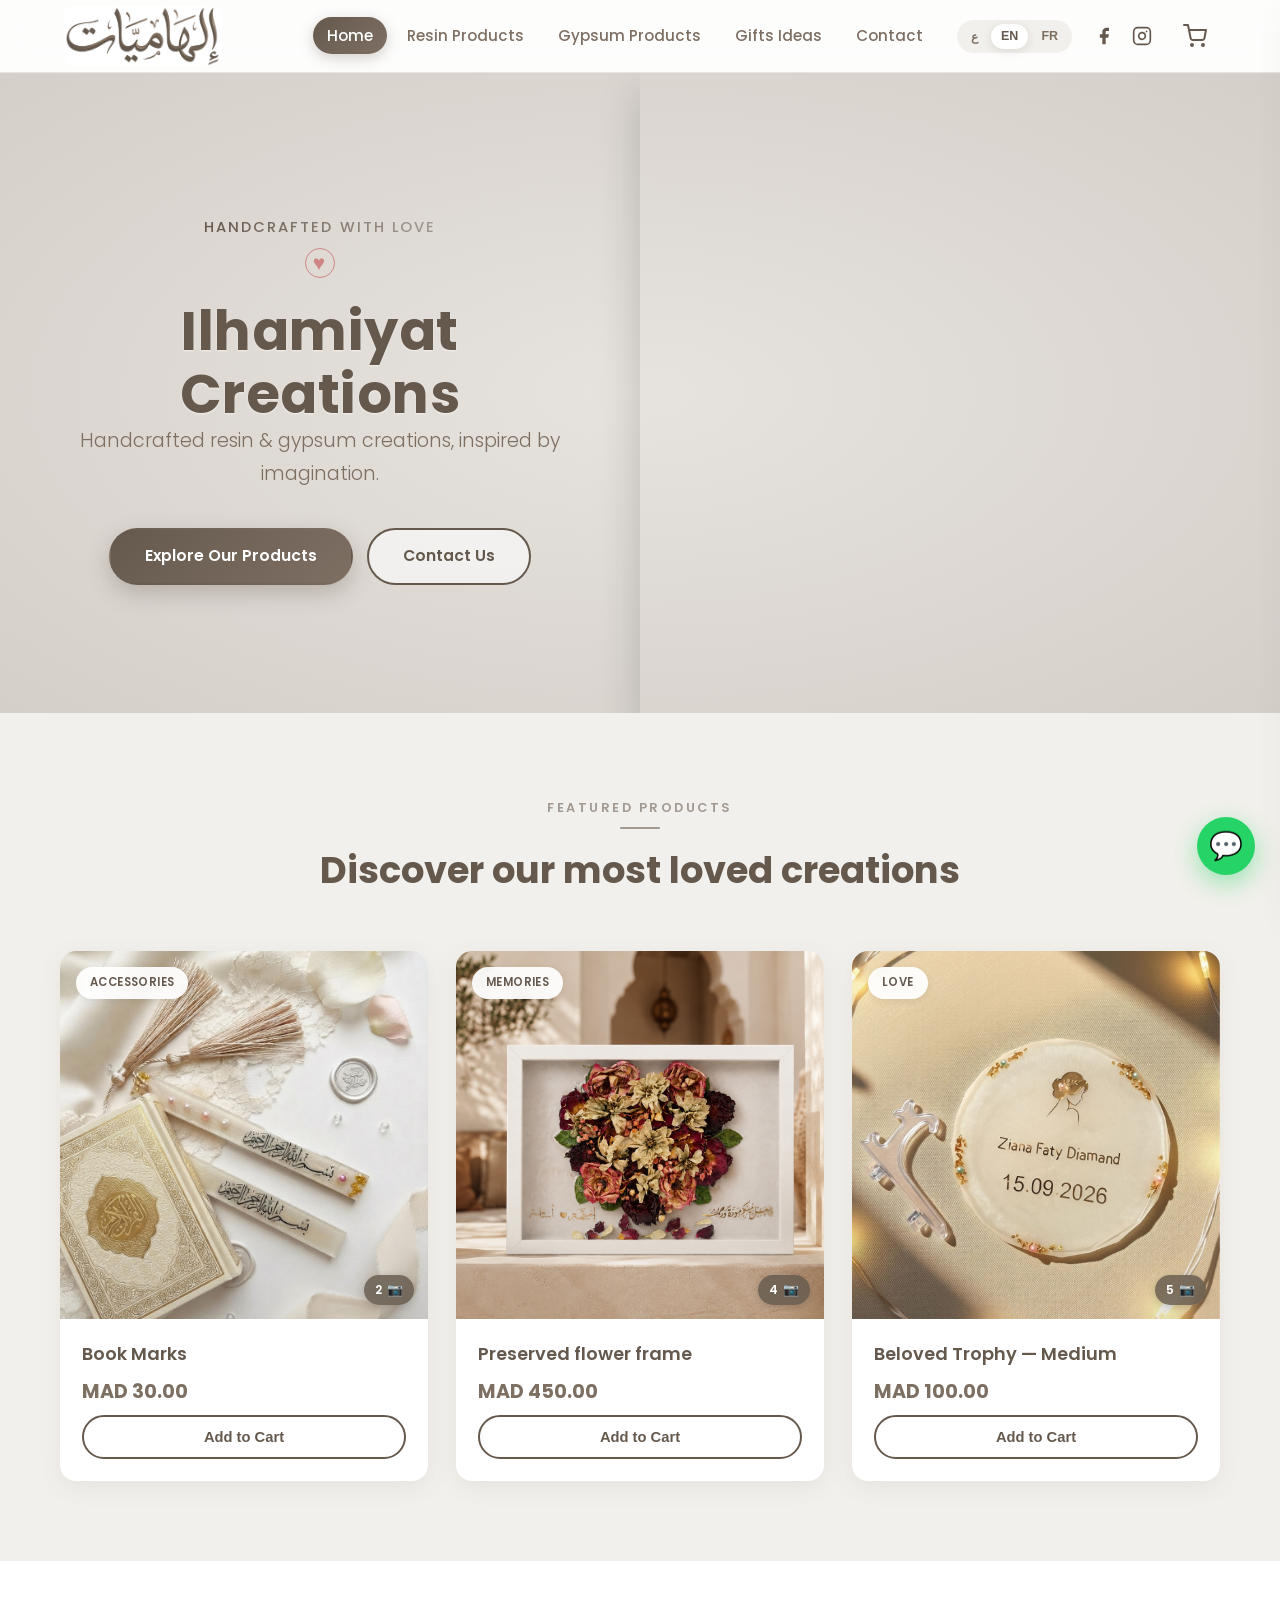
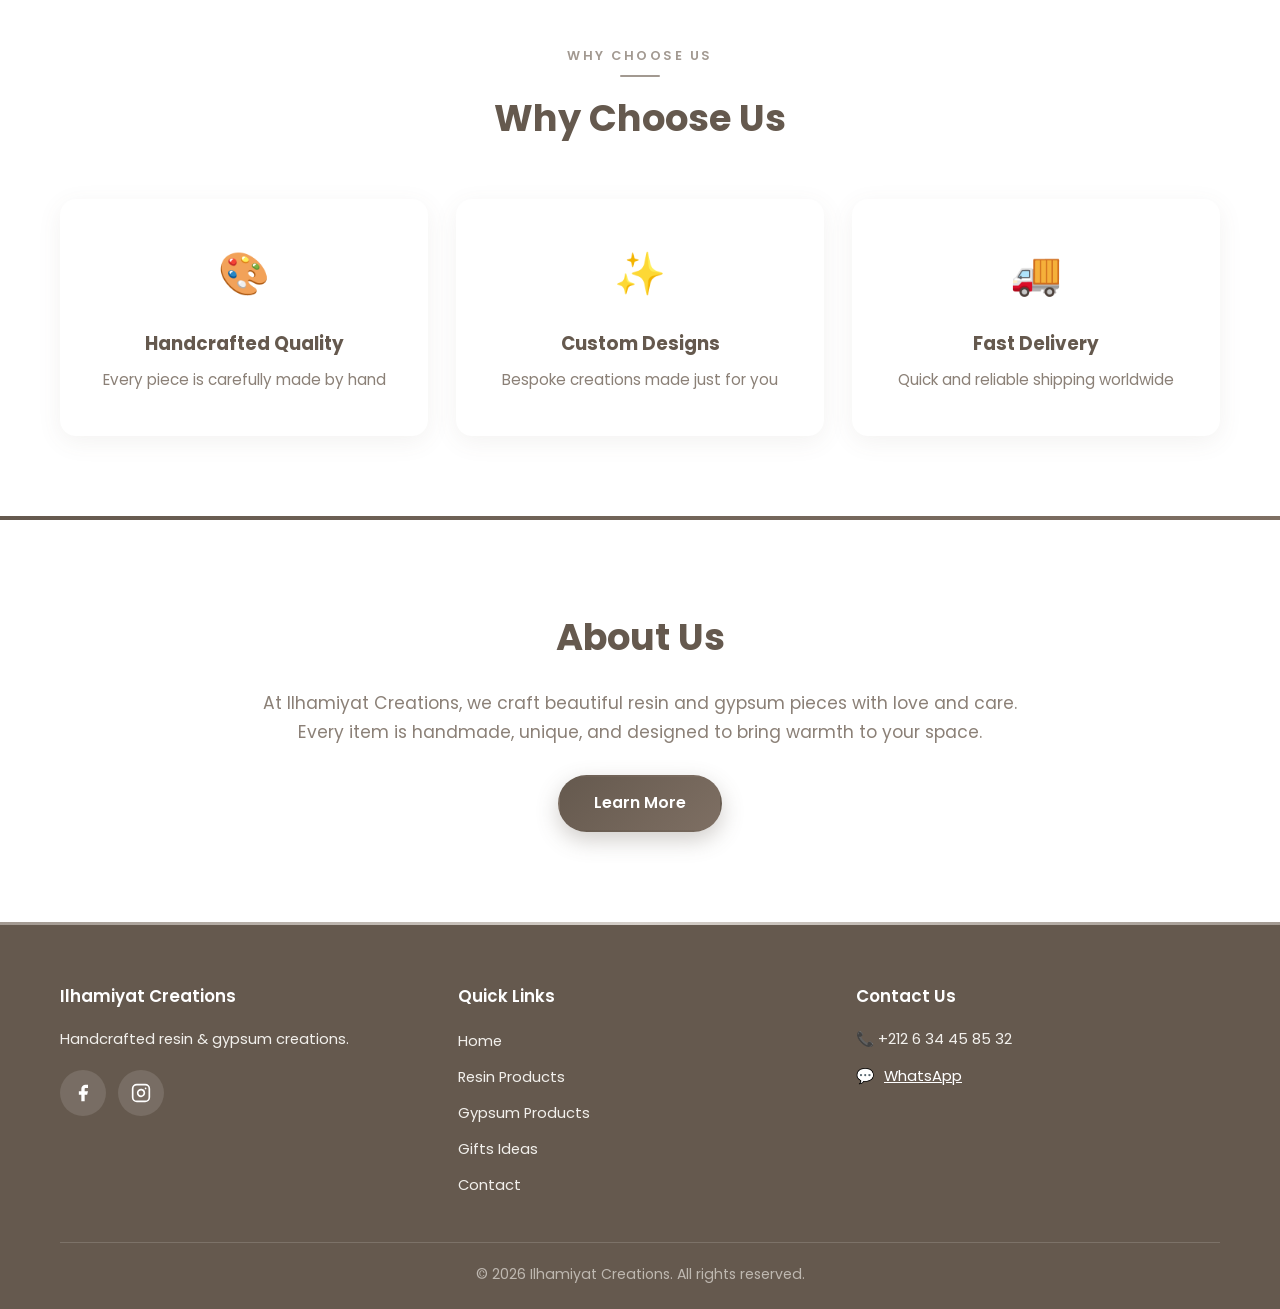
==== commit 98b70f6c: "organize images" ====
--- a/index.html
+++ b/index.html
@@ -5,7 +5,7 @@
   <meta name="viewport" content="width=device-width, initial-scale=1.0">
   <title>Ilhamiyat Creations - Handcrafted Resin & Gypsum</title>
   <meta name="description" content="Handcrafted resin and gypsum creations by Ilhamiyat Creations.">
-  <link rel="stylesheet" href="css/style.css?v=7">
+  <link rel="stylesheet" href="css/style.css?v=24">
 </head>
 <body>
   <!-- Header -->
@@ -27,12 +27,12 @@
             <button class="lang-btn" data-lang="fr" title="Français">FR</button>
           </div>
                     <div class="nav-social">
-            <a href="#" target="_blank" title="Facebook" aria-label="Facebook">
+            <a href="https://www.facebook.com/IlhamiyatCreations" target="_blank" title="Facebook" aria-label="Facebook">
               <svg width="20" height="20" viewBox="0 0 24 24" fill="currentColor">
                 <path d="M18 2h-3a5 5 0 0 0-5 5v3H7v4h3v8h4v-8h3l1-4h-4V7a1 1 0 0 1 1-1h3z"></path>
               </svg>
             </a>
-            <a href="#" target="_blank" title="Instagram" aria-label="Instagram">
+            <a href="https://www.instagram.com/ilhamiyat_creations/?fbclid=IwY2xjawUZ2EZwZG9mBGV4dG4DYWVtAjExAGJyaWQRMUN0OU1aZ3BCQkowVXQxRjdzcnRjBmFwcF9pZAEwAAEeIWRMMkznt6dIwEYf1oniny64BWLiNvAIKSU0U2fCYahHPJEQMLZUfNm7vMk_aem_Wo4z2G1Ix569z25qmZ6Q_A" target="_blank" title="Instagram" aria-label="Instagram">
               <svg width="20" height="20" viewBox="0 0 24 24" fill="none" stroke="currentColor" stroke-width="2" stroke-linecap="round" stroke-linejoin="round">
                 <rect x="2" y="2" width="20" height="20" rx="5" ry="5"></rect>
                 <path d="M16 11.37A4 4 0 1 1 12.63 8 4 4 0 0 1 16 11.37z"></path>
@@ -76,12 +76,12 @@
       <li><a href="contact.html" data-translate="nav.contact">Contact</a></li>
     </ul>
     <div class="nav-social">
-      <a href="#" target="_blank" title="Facebook" aria-label="Facebook">
+      <a href="https://www.facebook.com/IlhamiyatCreations" target="_blank" title="Facebook" aria-label="Facebook">
         <svg width="20" height="20" viewBox="0 0 24 24" fill="currentColor">
           <path d="M18 2h-3a5 5 0 0 0-5 5v3H7v4h3v8h4v-8h3l1-4h-4V7a1 1 0 0 1 1-1h3z"></path>
         </svg>
       </a>
-      <a href="#" target="_blank" title="Instagram" aria-label="Instagram">
+      <a href="https://www.instagram.com/ilhamiyat_creations/?fbclid=IwY2xjawUZ2EZwZG9mBGV4dG4DYWVtAjExAGJyaWQRMUN0OU1aZ3BCQkowVXQxRjdzcnRjBmFwcF9pZAEwAAEeIWRMMkznt6dIwEYf1oniny64BWLiNvAIKSU0U2fCYahHPJEQMLZUfNm7vMk_aem_Wo4z2G1Ix569z25qmZ6Q_A" target="_blank" title="Instagram" aria-label="Instagram">
         <svg width="20" height="20" viewBox="0 0 24 24" fill="none" stroke="currentColor" stroke-width="2" stroke-linecap="round" stroke-linejoin="round">
           <rect x="2" y="2" width="20" height="20" rx="5" ry="5"></rect>
           <path d="M16 11.37A4 4 0 1 1 12.63 8 4 4 0 0 1 16 11.37z"></path>
@@ -117,9 +117,8 @@
         <figure class="hero-slide">
           <img src="images/hero/1%20(3)%20(1).png" alt="Ilhamiyat creation">
         </figure>
-  align-items: center;
-        <figure class="hero-slide">
-          <img src="images/hero/WhatsApp%20Image%202026-08-06%20at%2017.28.48(1).jpeg" alt="Ilhamiyat creation">
+        <figure class="hero-slide">
+          <img src="images/hero/13.jpg" alt="Ilhamiyat creation">
         </figure>
         <figure class="hero-slide">
           <img src="images/hero/WhatsApp%20Image%202026-08-06%20at%2017.28.49(1).jpeg" alt="Ilhamiyat creation">
@@ -135,7 +134,7 @@
         <p class="highlight" data-translate="home.featured">Featured Products</p>
         <h2 data-translate="home.featuredDesc">Discover our most loved creations</h2>
       </div>
-      <div class="products-grid" id="products-grid" data-product-grid="featured"></div>
+      <div class="products-grid products-grid-home" id="products-grid" data-product-grid="featured"></div>
     </div>
   </section>
 
@@ -182,16 +181,15 @@
     <div class="container">
       <div class="footer-grid">
         <div>
-          <div class="footer-logo"><img src="images/logo-ilhamiyat.jpeg" alt="Ilhamiyat Creations logo"></div>
           <h3>Ilhamiyat Creations</h3>
           <p data-translate="footer.tagline">Handcrafted resin & gypsum creations.</p>
           <div class="social-links">
-            <a class="social-link" href="#" target="_blank" title="Facebook" aria-label="Facebook">
+            <a class="social-link" href="https://www.facebook.com/IlhamiyatCreations" target="_blank" title="Facebook" aria-label="Facebook">
               <svg width="20" height="20" viewBox="0 0 24 24" fill="currentColor">
                 <path d="M18 2h-3a5 5 0 0 0-5 5v3H7v4h3v8h4v-8h3l1-4h-4V7a1 1 0 0 1 1-1h3z"></path>
               </svg>
             </a>
-            <a class="social-link" href="#" target="_blank" title="Instagram" aria-label="Instagram">
+            <a class="social-link" href="https://www.instagram.com/ilhamiyat_creations/?fbclid=IwY2xjawUZ2EZwZG9mBGV4dG4DYWVtAjExAGJyaWQRMUN0OU1aZ3BCQkowVXQxRjdzcnRjBmFwcF9pZAEwAAEeIWRMMkznt6dIwEYf1oniny64BWLiNvAIKSU0U2fCYahHPJEQMLZUfNm7vMk_aem_Wo4z2G1Ix569z25qmZ6Q_A" target="_blank" title="Instagram" aria-label="Instagram">
               <svg width="20" height="20" viewBox="0 0 24 24" fill="none" stroke="currentColor" stroke-width="2" stroke-linecap="round" stroke-linejoin="round">
                 <rect x="2" y="2" width="20" height="20" rx="5" ry="5"></rect>
                 <path d="M16 11.37A4 4 0 1 1 12.63 8 4 4 0 0 1 16 11.37z"></path>
@@ -246,11 +244,11 @@
   <!-- WhatsApp Float -->
   <a href="https://wa.me/212634458532" class="whatsapp-float" target="_blank" aria-label="WhatsApp">💬</a>
 
-  <script src="js/translations.js?v=7"></script>
-  <script src="js/product-data.js?v=7"></script>
-  <script src="js/products.js?v=7"></script>
-  <script src="js/cart.js?v=7"></script>
-  <script src="js/whatsapp.js?v=7"></script>
-  <script src="js/main.js?v=7"></script>
+  <script src="js/translations.js?v=24"></script>
+  <script src="js/product-data.js?v=24"></script>
+  <script src="js/products.js?v=24"></script>
+  <script src="js/cart.js?v=24"></script>
+  <script src="js/whatsapp.js?v=24"></script>
+  <script src="js/main.js?v=24"></script>
 </body>
 </html>
--- a/css/style.css
+++ b/css/style.css
@@ -570,7 +570,8 @@
 }
 
 .product-img {
-  height: 250px;
+  height: auto;
+  aspect-ratio: 1 / 1;
   background-size: cover;
   background-position: center;
   position: relative;
@@ -1504,17 +1505,18 @@
   .hero-story {
     flex-direction: column;
     gap: 40px;
-    padding: 40px 20px;
+    padding: 0;
   }
 
   .hero-content {
-    padding: 0;
+    padding: 40px 0;
   }
 
   .hero-showcase {
-    max-width: 420px;
+    max-width: none;
     width: 100%;
-    margin: 0 auto;
+    margin: 0;
+    aspect-ratio: 1 / 1;
   }
 
   .section {
@@ -1539,6 +1541,24 @@
     font-size: 1.05rem;
   }
 
+  .footer-grid {
+    grid-template-columns: 1fr 1fr;
+    gap: 24px;
+  }
+
+  .footer-grid > div:first-child {
+    grid-column: 1 / -1;
+    text-align: center;
+  }
+
+  .footer-grid > div:first-child .footer-logo img {
+    margin: 0 auto;
+  }
+
+  .footer-grid > div:first-child .social-links {
+    justify-content: center;
+  }
+
   .contact-grid {
     grid-template-columns: 1fr;
   }
@@ -1549,16 +1569,31 @@
   }
 
   .products-grid {
+    grid-template-columns: repeat(2, 1fr);
+    gap: 16px;
+  }
+
+  .products-grid-home {
     grid-template-columns: 1fr;
     gap: 20px;
   }
 
-  .product-img {
-    height: 240px;
-  }
-
   .product-info {
-    padding: 18px;
+    padding: 14px;
+    gap: 4px;
+  }
+
+  .product-info h3 {
+    font-size: 0.95rem;
+  }
+
+  .product-price {
+    font-size: 1rem;
+  }
+
+  .add-to-cart {
+    padding: 10px 12px;
+    font-size: 0.82rem;
   }
 
   .btn {
@@ -1587,4 +1622,264 @@
 
 .mobile-menu .nav-social {
   margin-top: 28px;
-}+}
+.product-modal {
+  position: fixed;
+  inset: 0;
+  z-index: 450;
+  background: rgba(45, 39, 34, 0.82);
+  backdrop-filter: blur(14px);
+  -webkit-backdrop-filter: blur(14px);
+  display: flex;
+  align-items: center;
+  justify-content: center;
+  padding: 4vh 4vw;
+  opacity: 0;
+  visibility: hidden;
+  transition: var(--transition);
+}
+
+.product-modal.open {
+  opacity: 1;
+  visibility: visible;
+}
+
+.product-modal-inner {
+  width: min(880px, 100%);
+  max-height: 92vh;
+  overflow-y: auto;
+  background: #fff;
+  border-radius: var(--radius);
+  box-shadow: 0 30px 80px rgba(0, 0, 0, 0.5);
+  padding: 28px 30px 24px;
+  position: relative;
+  transform: translateY(20px) scale(0.97);
+  transition: transform 0.3s ease;
+}
+
+.product-modal.open .product-modal-inner {
+  transform: translateY(0) scale(1);
+}
+
+.product-modal-close {
+  position: absolute;
+  top: 14px;
+  right: 16px;
+  width: 38px;
+  height: 38px;
+  border: none;
+  border-radius: 50%;
+  background: rgba(45, 39, 34, 0.08);
+  color: var(--color-text);
+  font-size: 1.7rem;
+  line-height: 1;
+  cursor: pointer;
+  display: flex;
+  align-items: center;
+  justify-content: center;
+  transition: var(--transition);
+  z-index: 3;
+}
+
+.product-modal-close:hover {
+  background: var(--color-primary);
+  color: var(--color-white);
+}
+
+body.rtl .product-modal-close {
+  right: auto;
+  left: 16px;
+}
+
+.product-modal-head {
+  display: flex;
+  align-items: flex-start;
+  justify-content: space-between;
+  gap: 18px;
+  padding-bottom: 16px;
+  margin-bottom: 16px;
+  border-bottom: 1px solid var(--color-bg);
+}
+
+.product-modal-headings {
+  min-width: 0;
+}
+
+.product-modal-title {
+  font-size: 1.4rem;
+  margin: 0 0 8px;
+  color: var(--color-primary);
+}
+
+.product-modal-desc {
+  font-size: 0.95rem;
+  line-height: 1.65;
+  color: var(--color-muted);
+  margin: 0;
+}
+
+.product-modal-price {
+  flex-shrink: 0;
+  font-size: 1.25rem;
+  font-weight: 700;
+  color: var(--color-primary);
+  white-space: nowrap;
+}
+
+.product-modal-stage {
+  position: relative;
+  display: flex;
+  align-items: center;
+  justify-content: center;
+  background: rgba(0, 0, 0, 0.03);
+  border-radius: var(--radius);
+  padding: 12px;
+}
+
+.product-modal-img {
+  max-width: 100%;
+  max-height: 52vh;
+  width: auto;
+  height: auto;
+  object-fit: contain;
+  border-radius: 8px;
+}
+
+.product-modal-nav {
+  position: absolute;
+  top: 50%;
+  transform: translateY(-50%);
+  width: 44px;
+  height: 44px;
+  border: none;
+  border-radius: 50%;
+  background: rgba(255, 255, 255, 0.92);
+  color: var(--color-primary);
+  font-size: 2rem;
+  line-height: 1;
+  cursor: pointer;
+  display: none;
+  align-items: center;
+  justify-content: center;
+  box-shadow: 0 4px 16px rgba(0, 0, 0, 0.18);
+  transition: var(--transition);
+}
+
+.product-modal-nav:hover {
+  background: var(--color-primary);
+  color: #fff;
+}
+
+.product-modal-prev {
+  left: 20px;
+}
+
+.product-modal-next {
+  right: 20px;
+}
+
+body.rtl .product-modal-prev {
+  left: auto;
+  right: 20px;
+}
+
+body.rtl .product-modal-next {
+  right: auto;
+  left: 20px;
+}
+
+.product-modal-thumbs {
+  display: none;
+  flex-wrap: wrap;
+  justify-content: center;
+  gap: 10px;
+  margin-top: 14px;
+}
+
+.product-modal-thumb {
+  width: 66px;
+  height: 66px;
+  padding: 0;
+  border: 2px solid transparent;
+  border-radius: 10px;
+  overflow: hidden;
+  background: rgba(0, 0, 0, 0.04);
+  cursor: pointer;
+  transition: var(--transition);
+}
+
+.product-modal-thumb img {
+  width: 100%;
+  height: 100%;
+  object-fit: cover;
+  display: block;
+}
+
+.product-modal-thumb:hover {
+  border-color: rgba(0, 0, 0, 0.2);
+}
+
+.product-modal-thumb.active {
+  border-color: var(--color-primary);
+}
+
+.product-modal-foot {
+  display: flex;
+  align-items: center;
+  justify-content: space-between;
+  gap: 16px;
+  margin-top: 18px;
+}
+
+.product-modal-count {
+  font-size: 0.85rem;
+  font-weight: 600;
+  color: var(--color-muted);
+  letter-spacing: 0.5px;
+}
+
+.product-modal-cart {
+  margin: 0;
+}
+
+body.rtl .product-modal-foot {
+  flex-direction: row-reverse;
+}
+
+body.rtl .product-modal-head {
+  flex-direction: row-reverse;
+}
+
+.product-img,
+.product-info h3[data-action="view"] {
+  cursor: pointer;
+}
+
+@media (max-width: 600px) {
+  .product-modal {
+    padding: 3vh 3vw;
+  }
+
+  .product-modal-inner {
+    padding: 20px 18px 18px;
+  }
+
+  .product-modal-head {
+    flex-direction: column;
+    gap: 10px;
+  }
+
+  body.rtl .product-modal-head {
+    flex-direction: column;
+  }
+
+  .product-modal-img {
+    max-height: 40vh;
+  }
+
+  .product-modal-nav {
+    width: 38px;
+    height: 38px;
+    font-size: 1.6rem;
+  }
+}
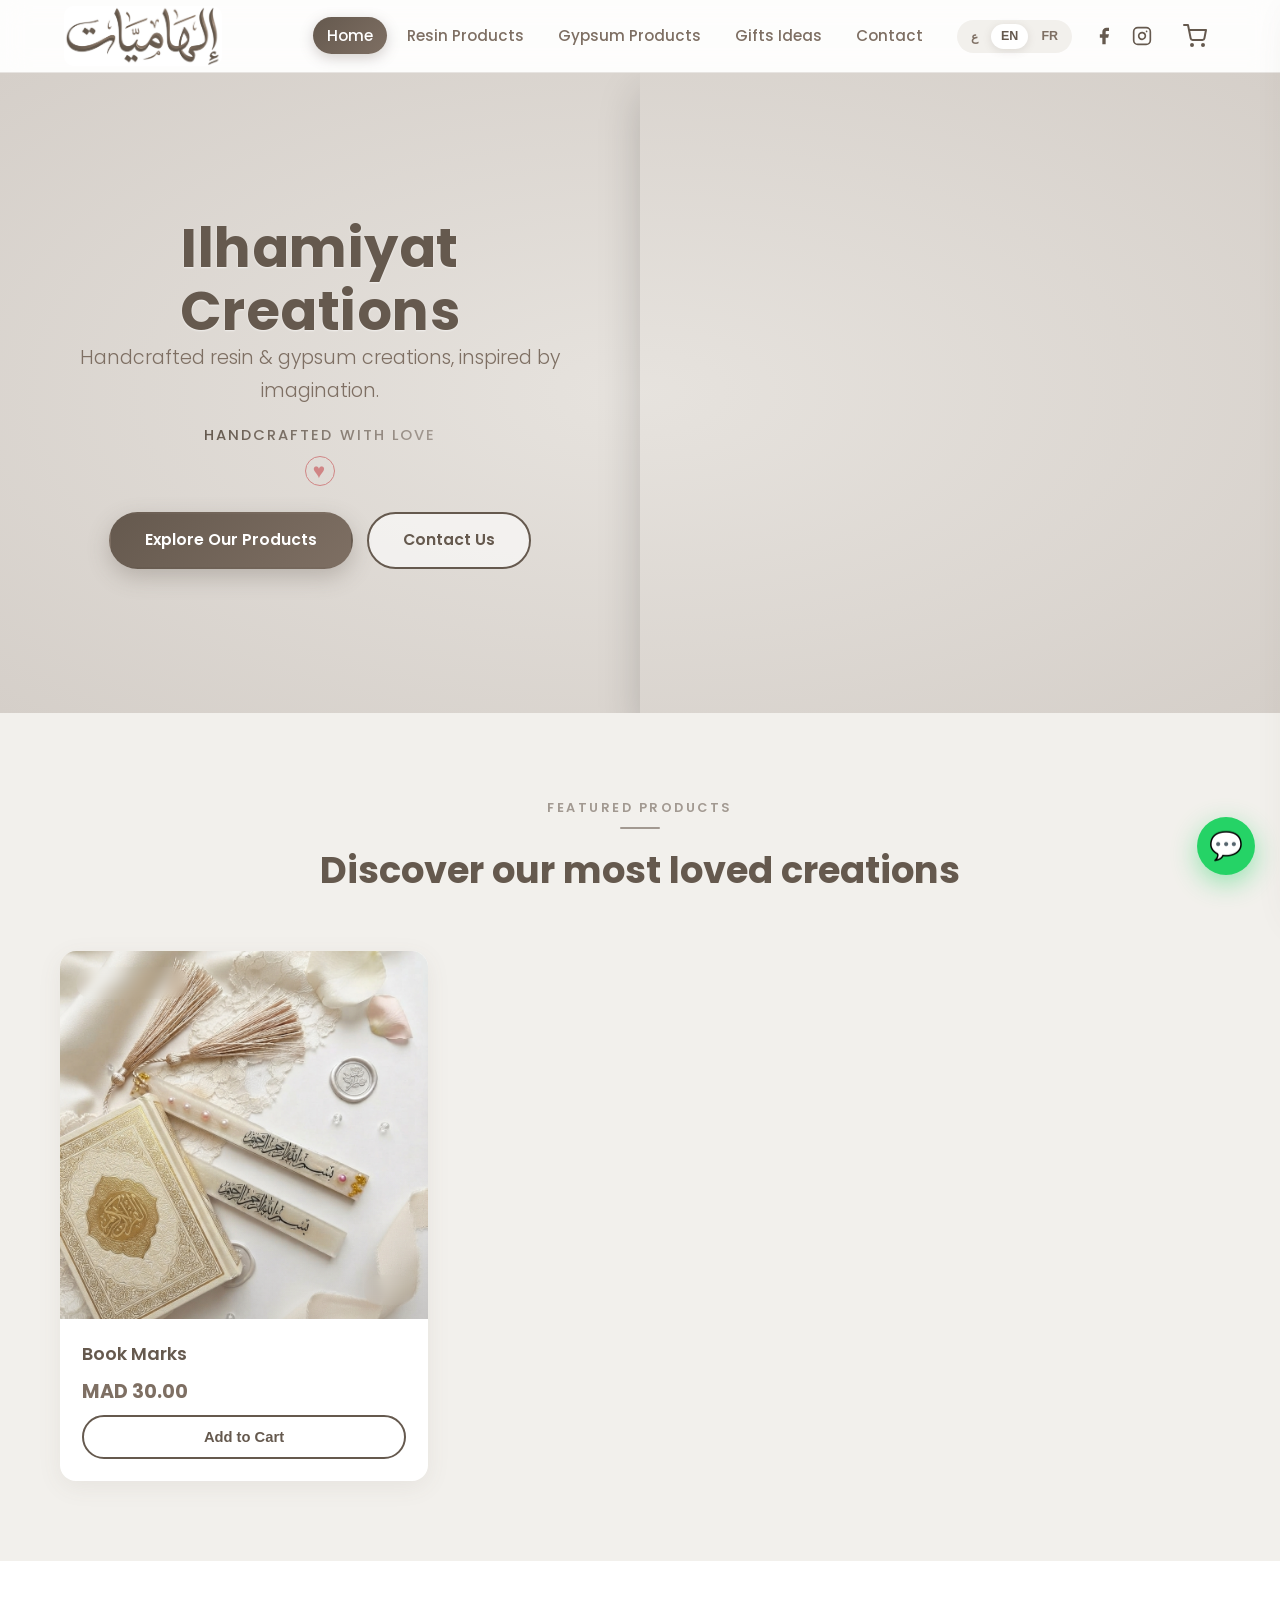
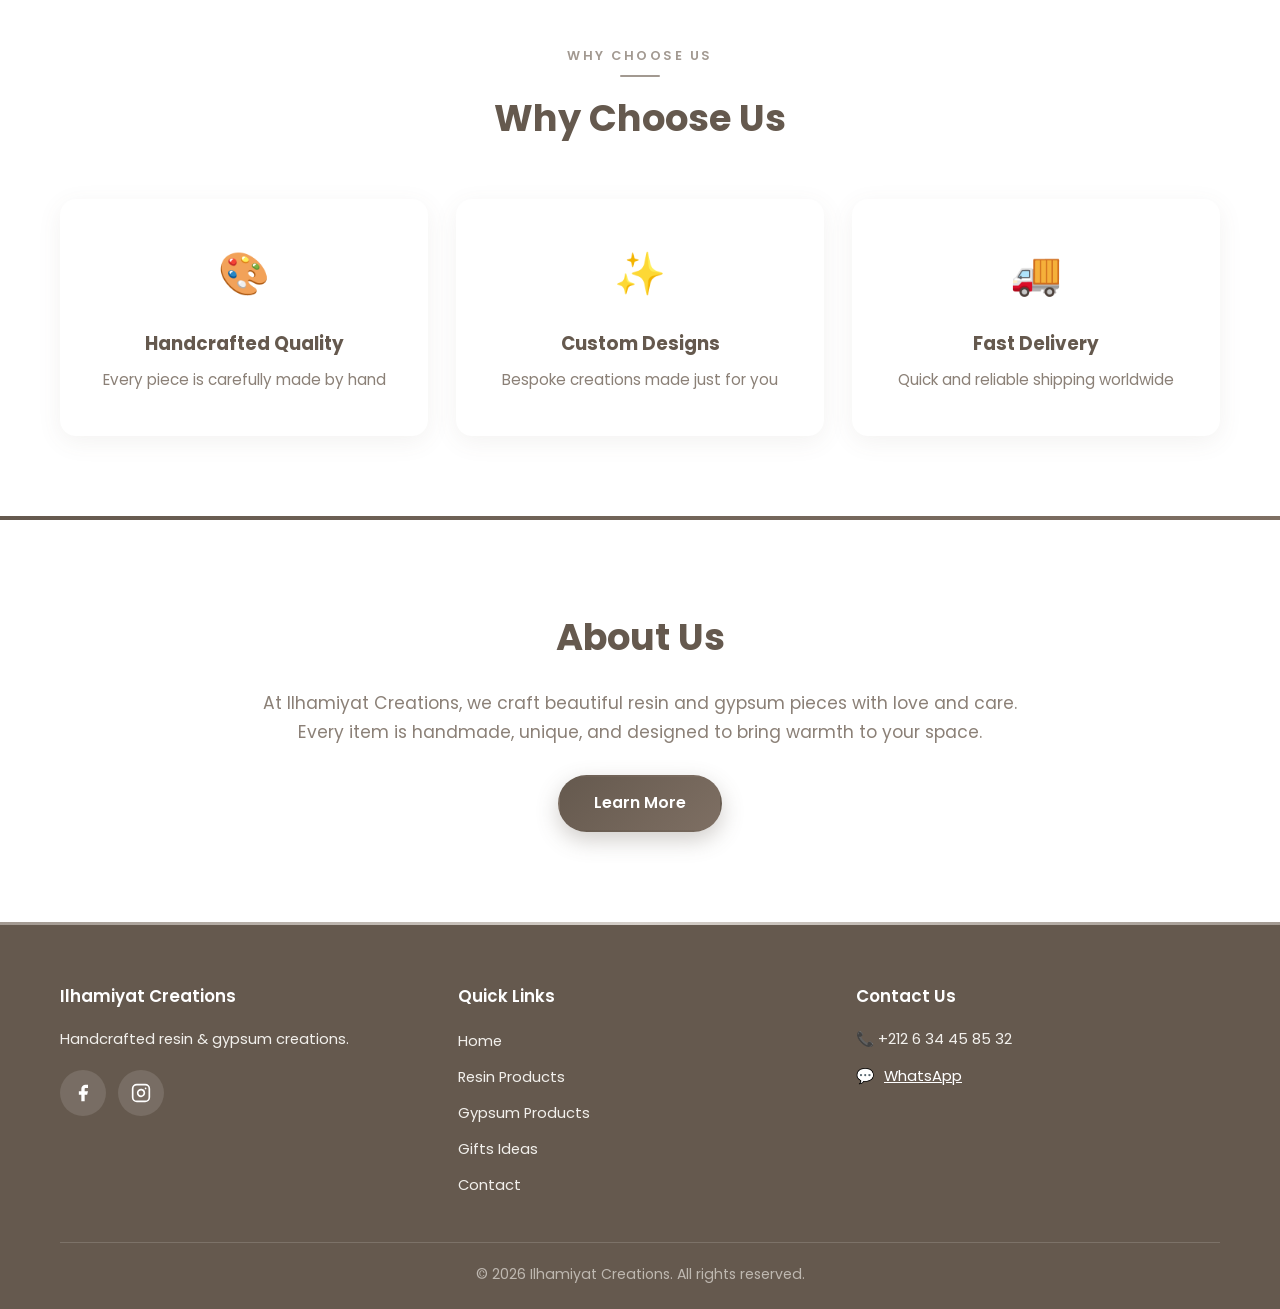
==== commit 3b61d3b4: "add meta pixels" ====
--- a/index.html
+++ b/index.html
@@ -5,7 +5,24 @@
   <meta name="viewport" content="width=device-width, initial-scale=1.0">
   <title>Ilhamiyat Creations - Handcrafted Resin & Gypsum</title>
   <meta name="description" content="Handcrafted resin and gypsum creations by Ilhamiyat Creations.">
-  <link rel="stylesheet" href="css/style.css?v=24">
+  <!-- Meta Pixel Code -->
+  <script>
+  !function(f,b,e,v,n,t,s)
+  {if(f.fbq)return;n=f.fbq=function(){n.callMethod?
+  n.callMethod.apply(n,arguments):n.queue.push(arguments)};
+  if(!f._fbq)f._fbq=n;n.push=n;n.loaded=!0;n.version='2.0';
+  n.queue=[];t=b.createElement(e);t.async=!0;
+  t.src=v;s=b.getElementsByTagName(e)[0];
+  s.parentNode.insertBefore(t,s)}(window, document,'script',
+  'https://connect.facebook.net/en_US/fbevents.js');
+  fbq('init', '28208927628779057');
+  fbq('track', 'PageView');
+  </script>
+  <noscript><img height="1" width="1" style="display:none"
+  src="https://www.facebook.com/tr?id=28208927628779057&ev=PageView&noscript=1"
+  /></noscript>
+  <!-- End Meta Pixel Code -->
+  <link rel="stylesheet" href="css/style.css?v=25">
 </head>
 <body>
   <!-- Header -->
@@ -96,12 +113,12 @@
   <section class="hero">
     <div class="hero-story container">
       <div class="hero-content">
+        <h1 data-translate="hero.title">Ilhamiyat Creations</h1>
+        <p class="hero-sub" data-translate="hero.subtitle">Handcrafted resin & gypsum creations, inspired by imagination.</p>
         <div class="hero-tagline">
           <span data-translate="hero.tagline">Handcrafted with love</span>
           <span class="heart" aria-hidden="true">&#x2665;</span>
         </div>
-        <h1 data-translate="hero.title">Ilhamiyat Creations</h1>
-        <p class="hero-sub" data-translate="hero.subtitle">Handcrafted resin & gypsum creations, inspired by imagination.</p>
         <div class="hero-actions">
           <a href="resin-products.html" class="btn btn-primary" data-translate="hero.cta">Explore Our Products</a>
           <a href="contact.html" class="btn btn-outline" data-translate="hero.cta2">Contact Us</a>
@@ -244,11 +261,12 @@
   <!-- WhatsApp Float -->
   <a href="https://wa.me/212634458532" class="whatsapp-float" target="_blank" aria-label="WhatsApp">💬</a>
 
-  <script src="js/translations.js?v=24"></script>
-  <script src="js/product-data.js?v=24"></script>
-  <script src="js/products.js?v=24"></script>
-  <script src="js/cart.js?v=24"></script>
-  <script src="js/whatsapp.js?v=24"></script>
-  <script src="js/main.js?v=24"></script>
+  <script src="js/translations.js?v=25"></script>
+  <script src="js/product-data.js?v=25"></script>
+  <script src="js/products.js?v=25"></script>
+  <script src="js/cart.js?v=25"></script>
+  <script src="js/whatsapp.js?v=25"></script>
+  <script src="js/pixel.js?v=25"></script>
+  <script src="js/main.js?v=25"></script>
 </body>
 </html>
--- a/css/style.css
+++ b/css/style.css
@@ -364,12 +364,11 @@
 }
 
 .hero .hero-tagline {
-  display: inline-flex;
+  display: flex;
   flex-direction: column;
   align-items: center;
   gap: 8px;
-  margin-top: 14px;
-  margin-bottom: 22px;
+  margin: 0 0 26px;
   color: var(--color-primary);
   font-weight: 500;
   font-size: 0.92rem;
@@ -418,7 +417,7 @@
   font-size: 1.2rem;
   color: var(--color-secondary);
   max-width: 640px;
-  margin: 0 auto 38px;
+  margin: 0 auto 16px;
   font-weight: 300;
 }
 
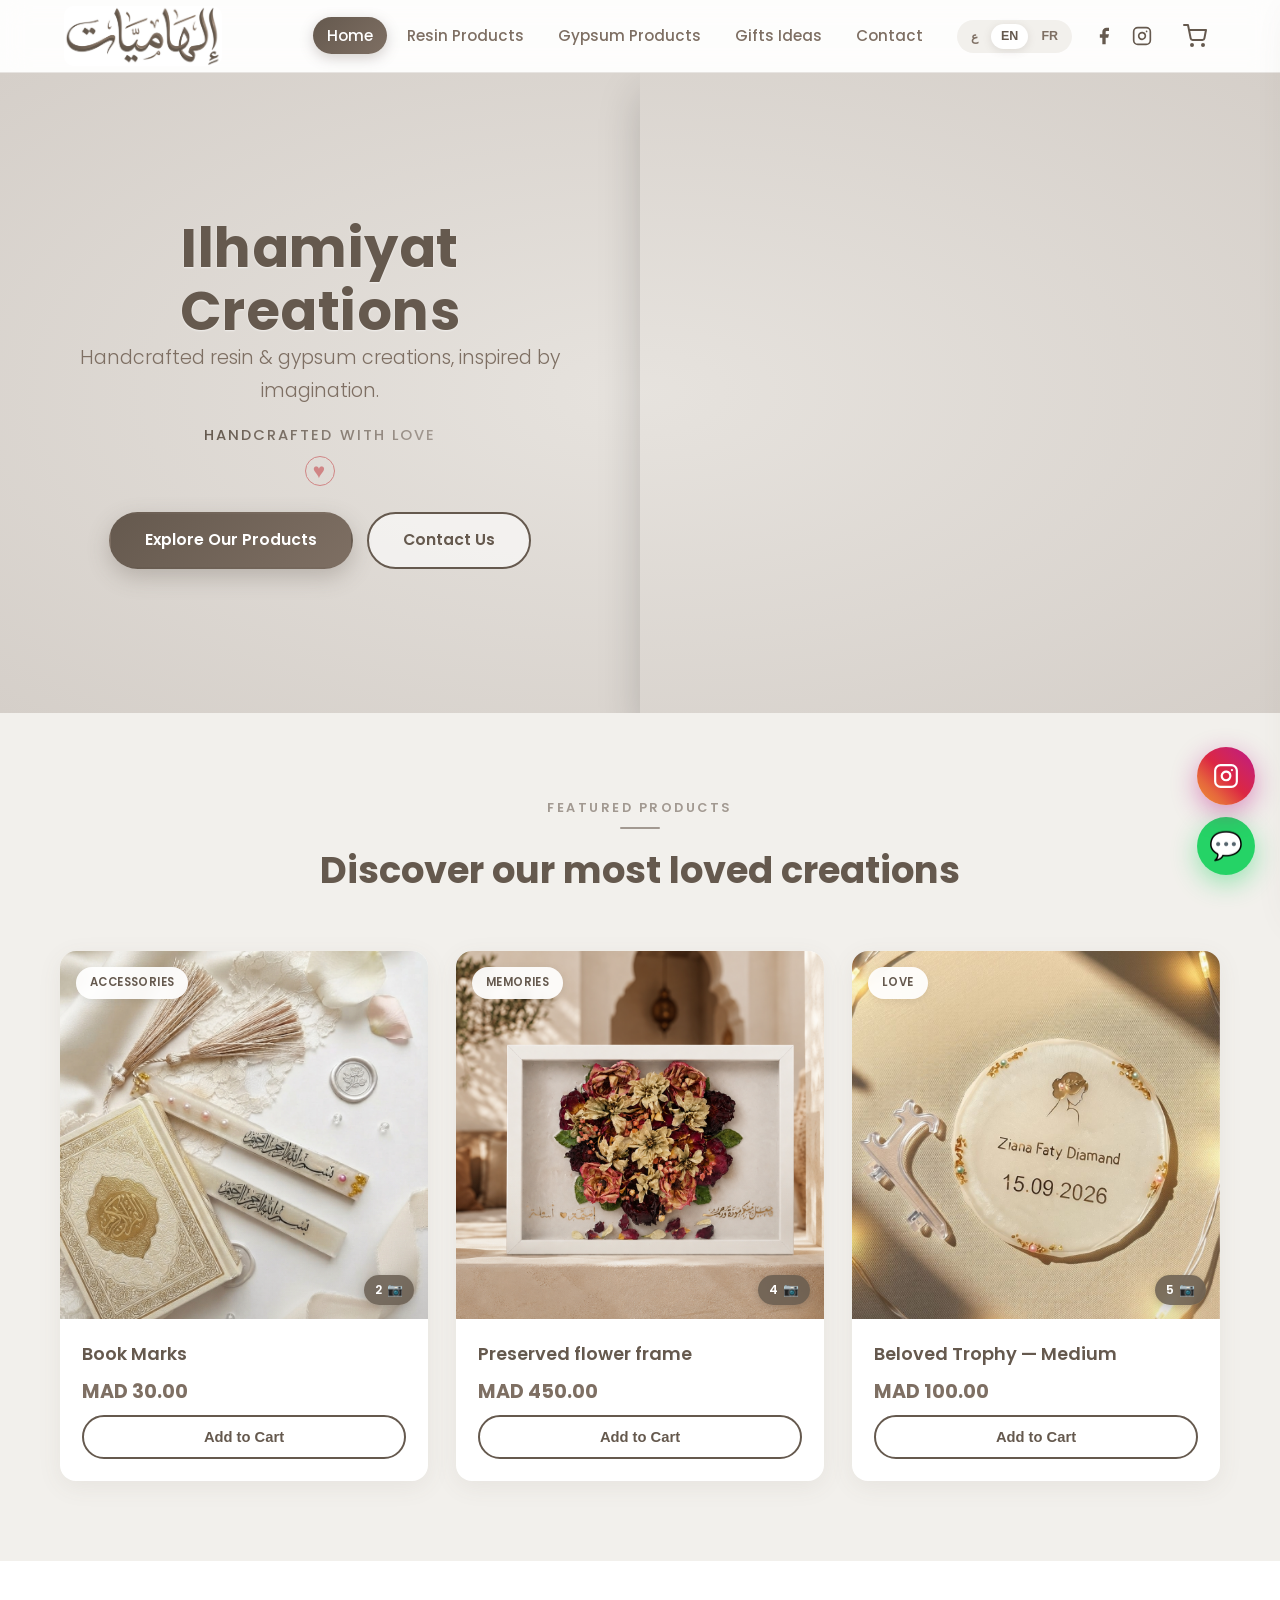
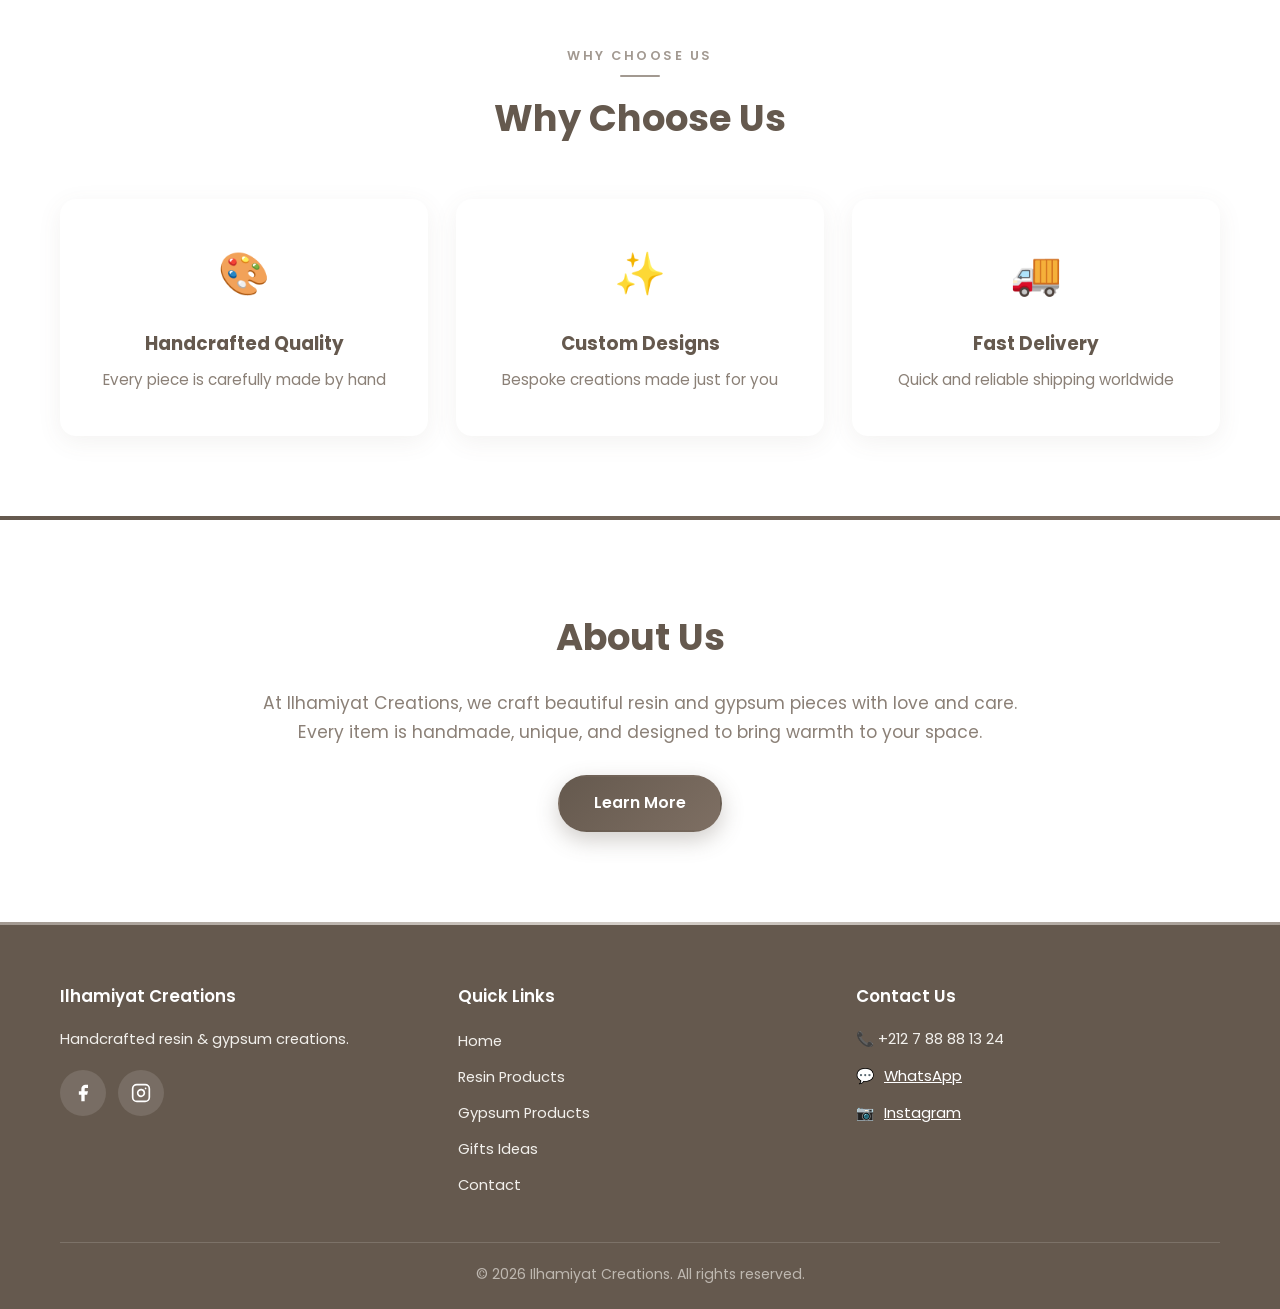
==== commit 4519cbac: "change number and add instagram icon" ====
--- a/index.html
+++ b/index.html
@@ -22,7 +22,7 @@
   src="https://www.facebook.com/tr?id=28208927628779057&ev=PageView&noscript=1"
   /></noscript>
   <!-- End Meta Pixel Code -->
-  <link rel="stylesheet" href="css/style.css?v=25">
+  <link rel="stylesheet" href="css/style.css?v=27">
 </head>
 <body>
   <!-- Header -->
@@ -227,8 +227,9 @@
         </div>
         <div>
           <h3 data-translate="footer.contactUs">Contact Us</h3>
-          <div class="footer-contact-item">📞 +212 6 34 45 85 32</div>
-          <div class="footer-contact-item">💬 <a href="https://wa.me/212634458532" style="color:#fff;">WhatsApp</a></div>
+          <div class="footer-contact-item">📞 +212 7 88 88 13 24</div>
+          <div class="footer-contact-item">💬 <a href="https://wa.me/21278881324" style="color:#fff;">WhatsApp</a></div>
+          <div class="footer-contact-item">📷 <a href="https://ig.me/m/ilhamiyat_creations" target="_blank" rel="noopener" style="color:#fff;">Instagram</a></div>
         </div>
       </div>
       <div class="footer-bottom">© 2026 Ilhamiyat Creations. <span data-translate="footer.rights">All rights reserved.</span></div>
@@ -259,14 +260,21 @@
   <div class="toast" id="toast"></div>
 
   <!-- WhatsApp Float -->
-  <a href="https://wa.me/212634458532" class="whatsapp-float" target="_blank" aria-label="WhatsApp">💬</a>
-
-  <script src="js/translations.js?v=25"></script>
-  <script src="js/product-data.js?v=25"></script>
-  <script src="js/products.js?v=25"></script>
-  <script src="js/cart.js?v=25"></script>
-  <script src="js/whatsapp.js?v=25"></script>
-  <script src="js/pixel.js?v=25"></script>
-  <script src="js/main.js?v=25"></script>
+  <a href="https://wa.me/21278881324" class="whatsapp-float" target="_blank" aria-label="WhatsApp">💬</a>
+  <a href="https://ig.me/m/ilhamiyat_creations" class="instagram-float" target="_blank" rel="noopener" aria-label="Message us on Instagram" title="Message us on Instagram">
+    <svg width="26" height="26" viewBox="0 0 24 24" fill="none" stroke="currentColor" stroke-width="2" stroke-linecap="round" stroke-linejoin="round">
+      <rect x="2" y="2" width="20" height="20" rx="5" ry="5"></rect>
+      <path d="M16 11.37A4 4 0 1 1 12.63 8 4 4 0 0 1 16 11.37z"></path>
+      <line x1="17.5" y1="6.5" x2="17.51" y2="6.5"></line>
+    </svg>
+  </a>
+
+  <script src="js/translations.js?v=27"></script>
+  <script src="js/product-data.js?v=27"></script>
+  <script src="js/products.js?v=27"></script>
+  <script src="js/cart.js?v=27"></script>
+  <script src="js/whatsapp.js?v=27"></script>
+  <script src="js/pixel.js?v=27"></script>
+  <script src="js/main.js?v=27"></script>
 </body>
 </html>
--- a/css/style.css
+++ b/css/style.css
@@ -1288,32 +1288,47 @@
   margin-bottom: 15px;
   opacity: 0.5;
 }
-.whatsapp-float {
+.whatsapp-float,
+.instagram-float {
   position: fixed;
-  bottom: 25px;
   right: 25px;
-  background: #25d366;
-  color: var(--color-white);
   width: 58px;
   height: 58px;
   border-radius: 50%;
   display: flex;
   align-items: center;
   justify-content: center;
+  color: var(--color-white);
+  transition: var(--transition);
+  z-index: 99;
+  text-decoration: none;
+}
+
+.whatsapp-float {
+  bottom: 25px;
+  background: #25d366;
   font-size: 1.7rem;
   box-shadow: 0 8px 26px rgba(37, 211, 102, 0.45);
-  transition: var(--transition);
-  z-index: 99;
-  text-decoration: none;
-}
-
-body.rtl .whatsapp-float {
+}
+
+.instagram-float {
+  bottom: 95px;
+  background: linear-gradient(45deg, #f09433 0%, #e6683c 25%, #dc2743 50%, #cc2366 75%, #bc1888 100%);
+  box-shadow: 0 8px 26px rgba(188, 24, 136, 0.45);
+}
+
+body.rtl .whatsapp-float,
+body.rtl .instagram-float {
   right: auto;
   left: 25px;
 }
 
 .whatsapp-float:hover {
   transform: scale(1.12) rotate(6deg);
+}
+
+.instagram-float:hover {
+  transform: scale(1.12);
 }
 .toast {
   position: fixed;
